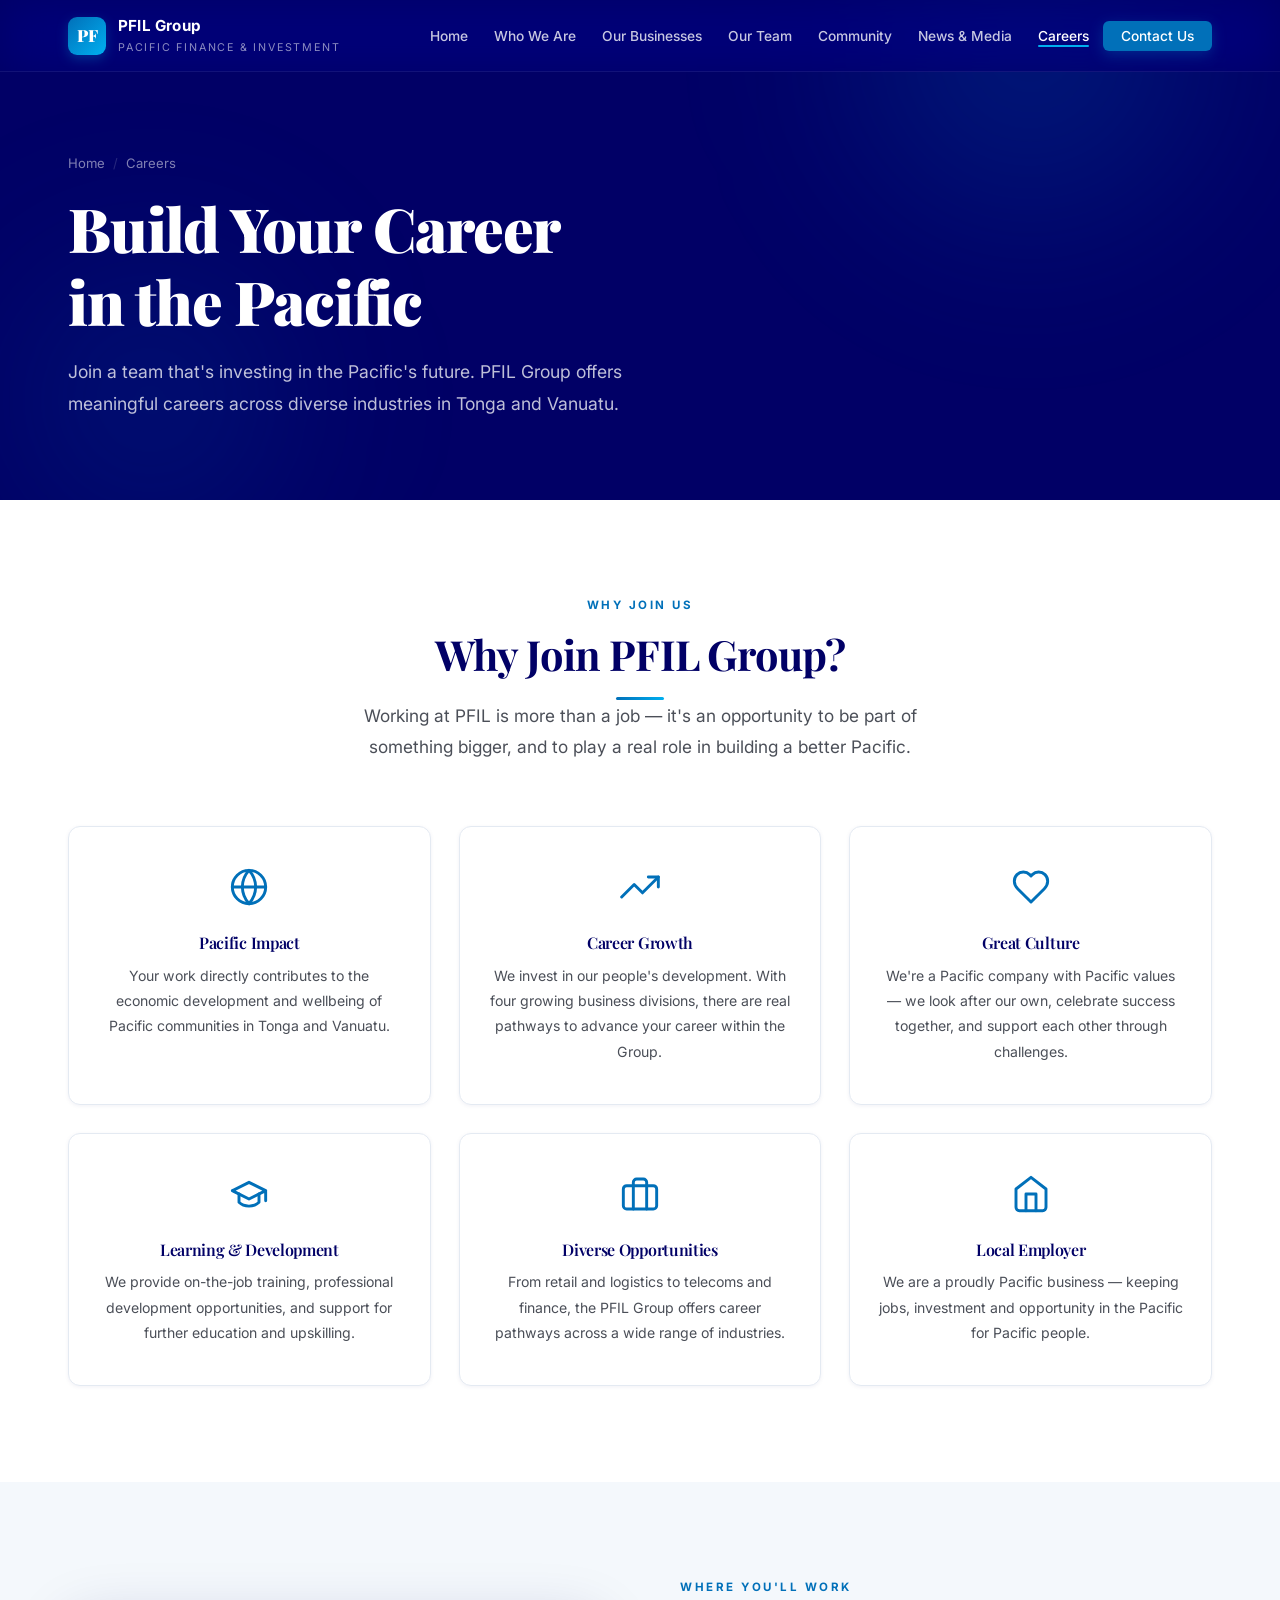
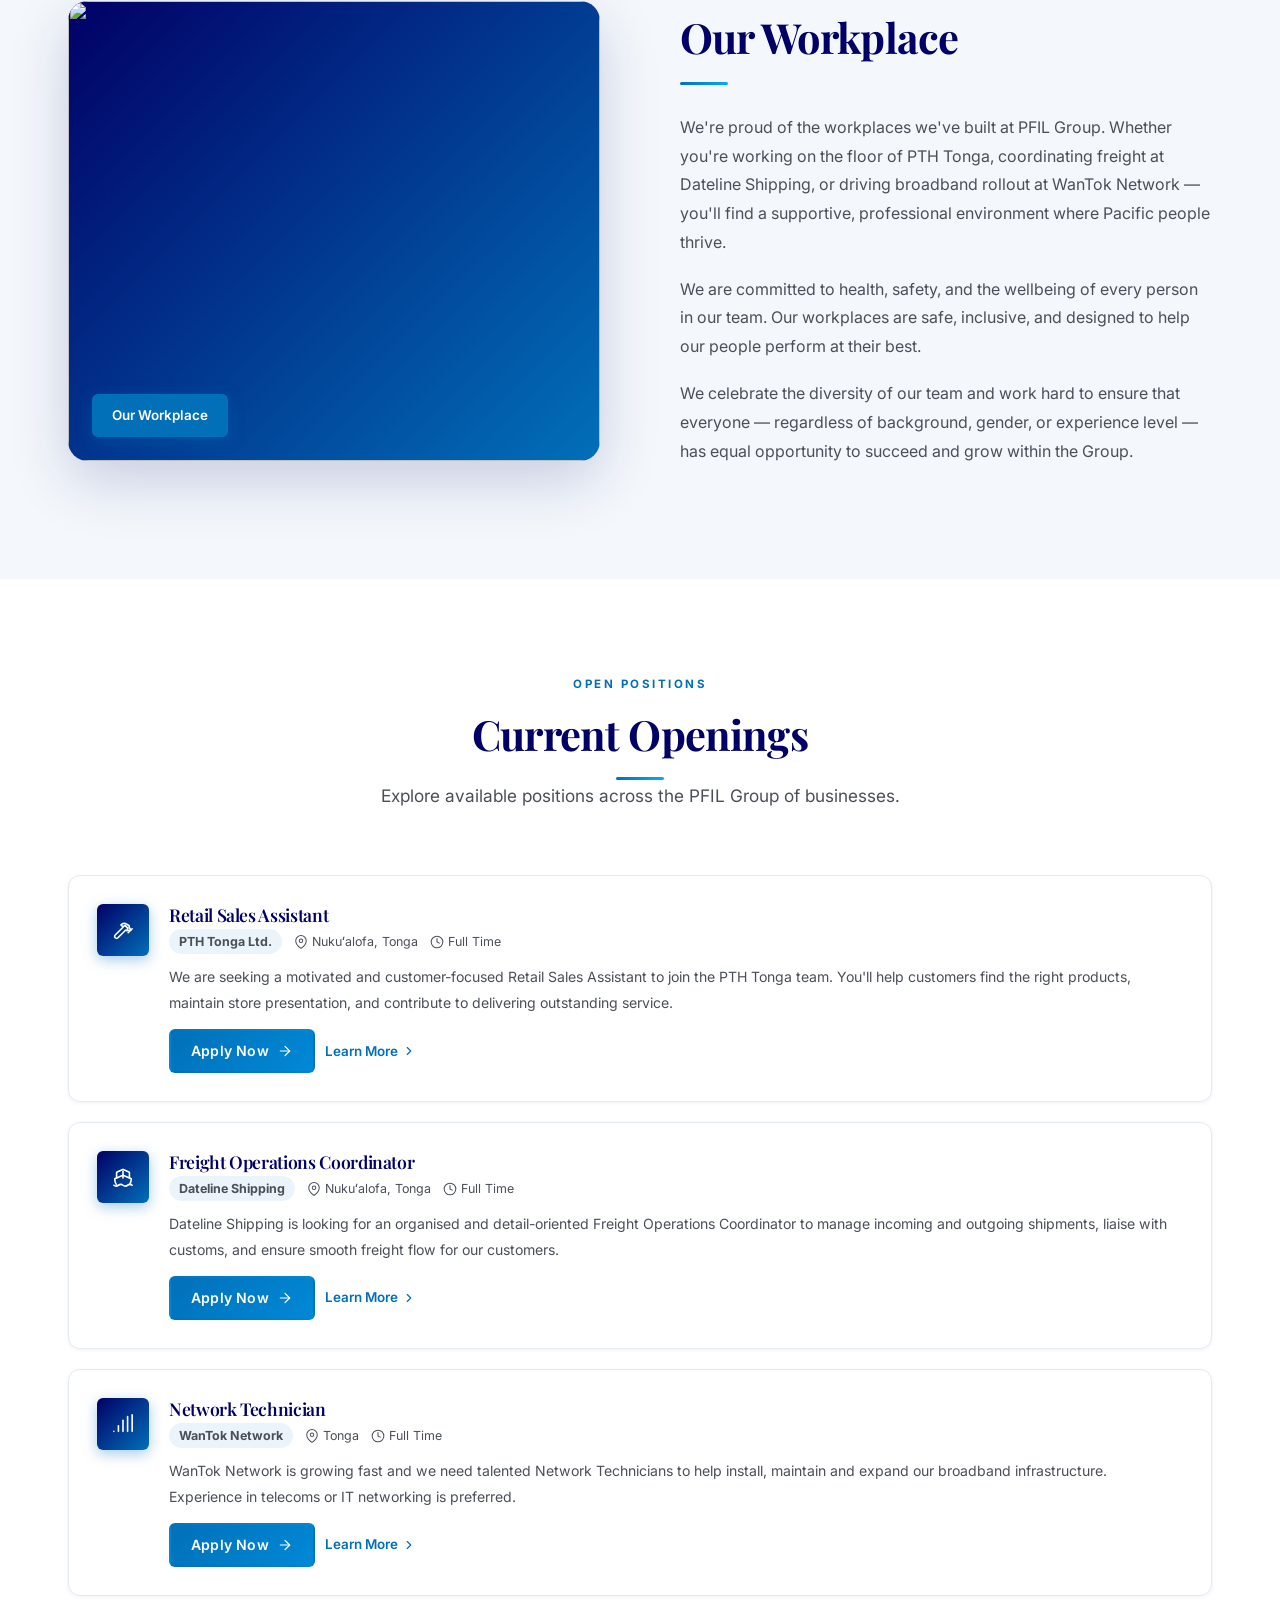
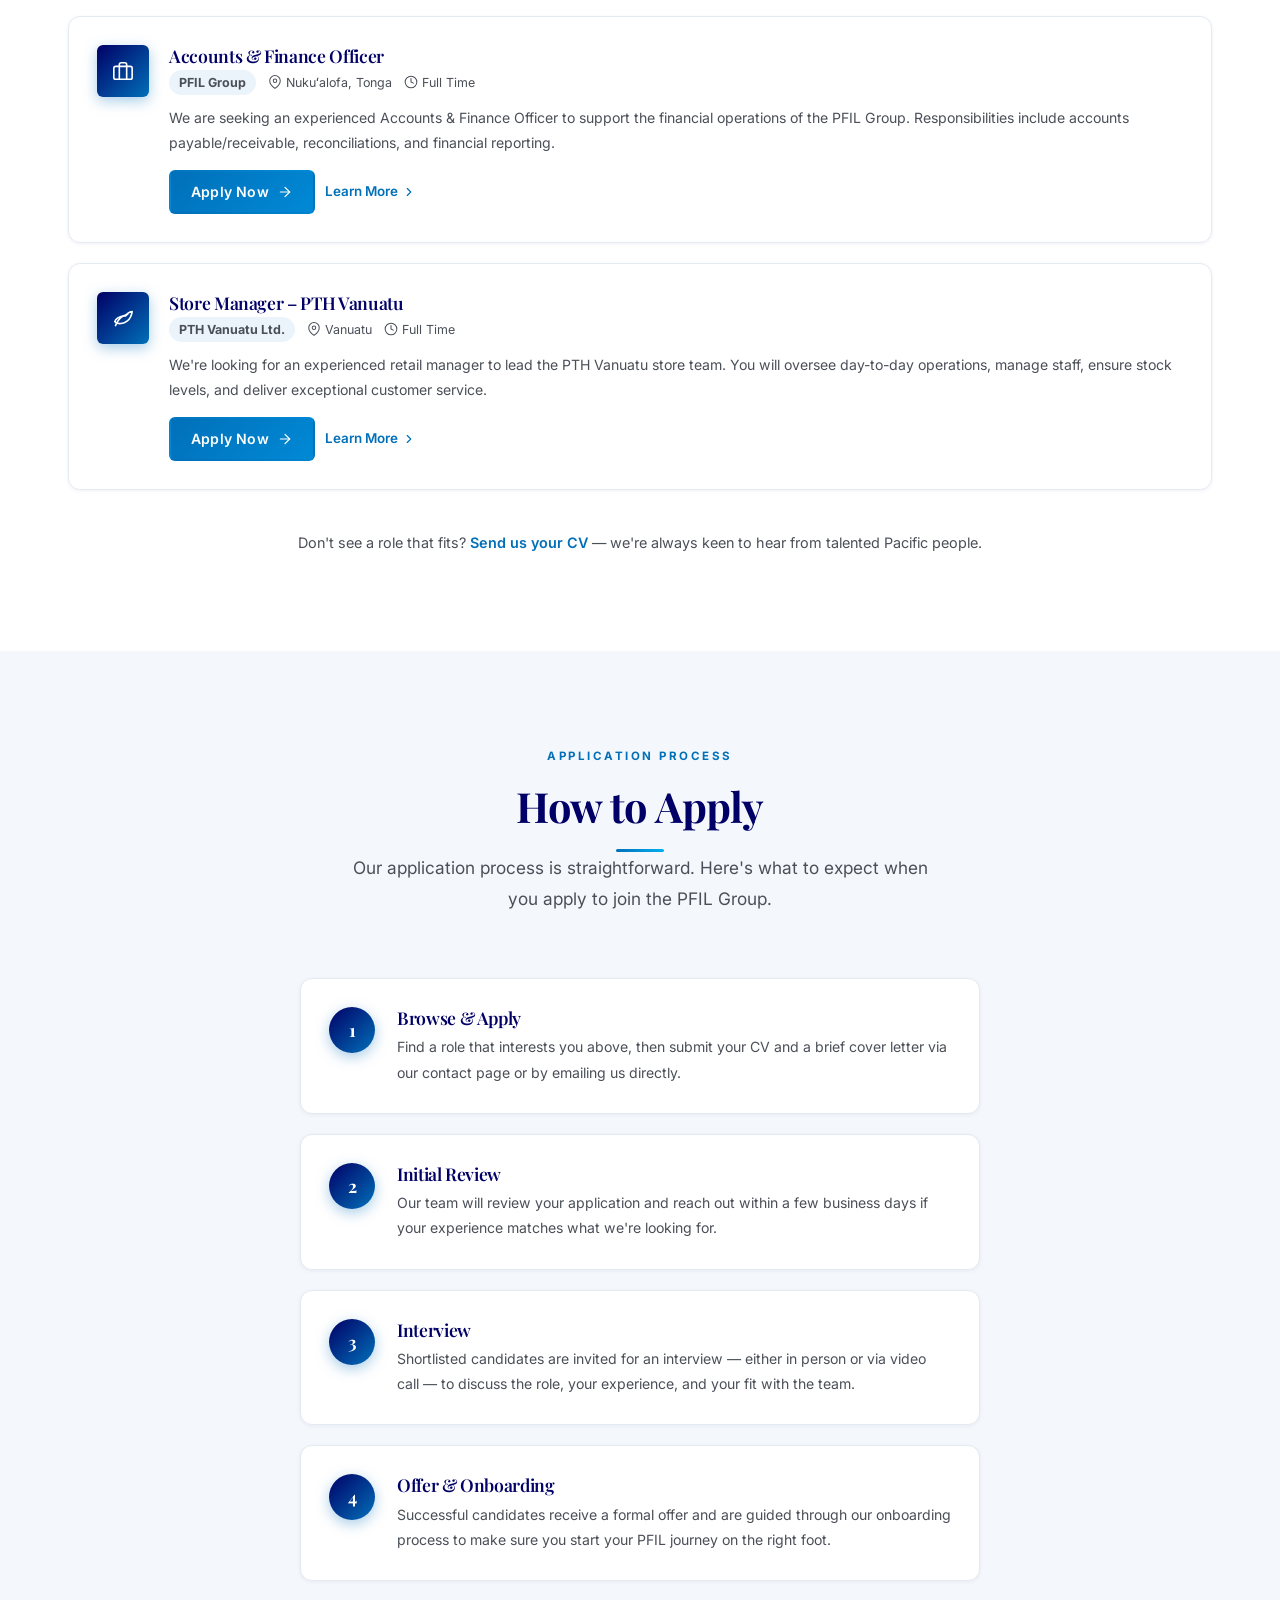
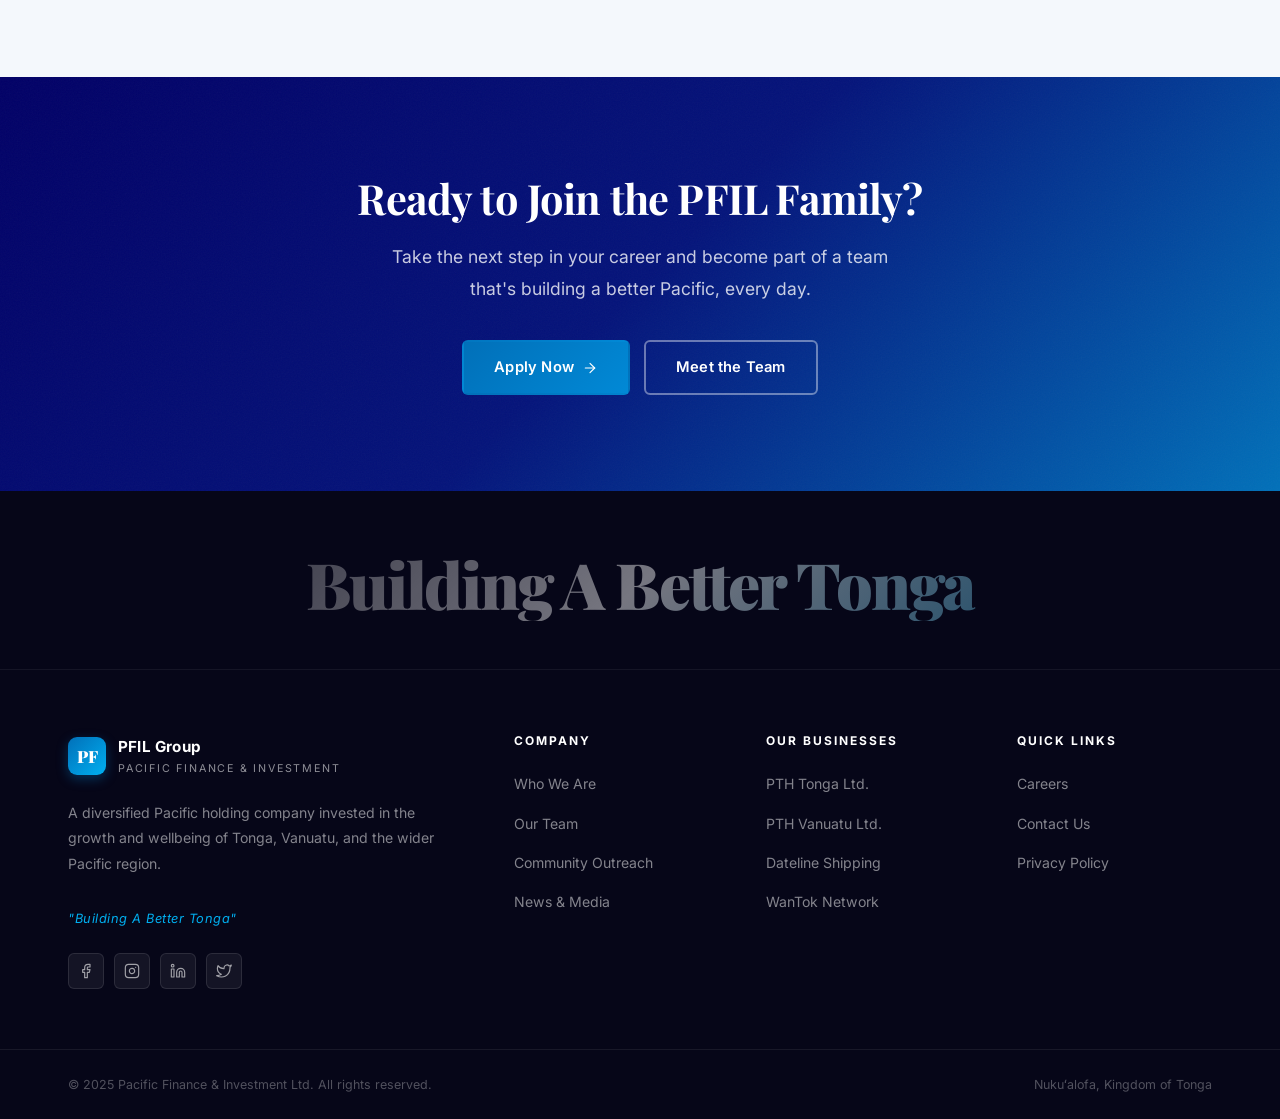
==== careers.html @ f8016c7a "Initial release: full premium PFIL Group website Complete redesign with Google Fonts, custom SVG ico" ====
<!DOCTYPE html>
<html lang="en">
<head>
  <meta charset="UTF-8">
  <meta name="viewport" content="width=device-width, initial-scale=1.0">
  <meta name="description" content="Build your career in the Pacific with PFIL Group. Explore job opportunities across PTH Tonga, Dateline Shipping, WanTok Network and more.">
  <title>Careers – Pacific Finance & Investment Ltd.</title>
  <link rel="preconnect" href="https://fonts.googleapis.com">
  <link rel="preconnect" href="https://fonts.gstatic.com" crossorigin>
  <link href="https://fonts.googleapis.com/css2?family=Playfair+Display:wght@400;700;900&family=Inter:wght@300;400;500;600;700&display=swap" rel="stylesheet">
  <link rel="stylesheet" href="css/style.css">
</head>
<body>
  <div class="preloader"><div class="preloader-logo"><div class="preloader-mark">PF</div><div class="preloader-text"><strong>PFIL Group</strong><span>Pacific Finance & Investment</span></div></div><div class="preloader-track"><div class="preloader-fill"></div></div></div>
  <div class="cursor"></div><div class="cursor-ring"></div>

  <nav class="navbar" id="navbar">
    <div class="container nav-inner">
      <a href="index.html" class="nav-logo"><div class="nav-logo-mark">PF</div><div class="nav-logo-text"><strong>PFIL Group</strong><span>Pacific Finance & Investment</span></div></a>
      <ul class="nav-menu" id="navMenu">
        <li><a href="index.html">Home</a></li><li><a href="who-we-are.html">Who We Are</a></li><li><a href="our-businesses.html">Our Businesses</a></li><li><a href="our-team.html">Our Team</a></li>
        <li><a href="community-outreach.html">Community</a></li><li><a href="news-media.html">News & Media</a></li>
        <li><a href="careers.html" class="active">Careers</a></li>
        <li><a href="contact.html" class="nav-cta">Contact Us</a></li>
      </ul>
      <button class="nav-toggle" id="navToggle" aria-label="Toggle navigation" aria-expanded="false"><span class="icon" data-icon="menu"></span></button>
    </div>
  </nav>

  <section class="page-hero">
    <div class="page-hero-blobs"><div class="page-hero-blob-1"></div><div class="page-hero-blob-2"></div></div>
    <div class="container">
      <div class="breadcrumb"><a href="index.html">Home</a><span class="breadcrumb-sep">/</span><span>Careers</span></div>
      <h1>Build Your Career<br>in the Pacific</h1>
      <p>Join a team that's investing in the Pacific's future. PFIL Group offers meaningful careers across diverse industries in Tonga and Vanuatu.</p>
    </div>
  </section>

  <section class="section">
    <div class="container">
      <div class="section-header" data-reveal>
        <span class="eyebrow">Why Join Us</span>
        <h2>Why Join PFIL Group?</h2>
        <div class="divider"></div>
        <p>Working at PFIL is more than a job — it's an opportunity to be part of something bigger, and to play a real role in building a better Pacific.</p>
      </div>
      <div class="grid-3">
        <div class="perk-card" data-reveal data-delay="1"><div class="perk-icon"><span class="icon" data-icon="globe"></span></div><h4>Pacific Impact</h4><p>Your work directly contributes to the economic development and wellbeing of Pacific communities in Tonga and Vanuatu.</p></div>
        <div class="perk-card" data-reveal data-delay="2"><div class="perk-icon"><span class="icon" data-icon="trending"></span></div><h4>Career Growth</h4><p>We invest in our people's development. With four growing business divisions, there are real pathways to advance your career within the Group.</p></div>
        <div class="perk-card" data-reveal data-delay="3"><div class="perk-icon"><span class="icon" data-icon="handshake"></span></div><h4>Great Culture</h4><p>We're a Pacific company with Pacific values — we look after our own, celebrate success together, and support each other through challenges.</p></div>
        <div class="perk-card" data-reveal data-delay="4"><div class="perk-icon"><span class="icon" data-icon="graduation"></span></div><h4>Learning &amp; Development</h4><p>We provide on-the-job training, professional development opportunities, and support for further education and upskilling.</p></div>
        <div class="perk-card" data-reveal data-delay="5"><div class="perk-icon"><span class="icon" data-icon="briefcase"></span></div><h4>Diverse Opportunities</h4><p>From retail and logistics to telecoms and finance, the PFIL Group offers career pathways across a wide range of industries.</p></div>
        <div class="perk-card" data-reveal data-delay="6"><div class="perk-icon"><span class="icon" data-icon="home"></span></div><h4>Local Employer</h4><p>We are a proudly Pacific business — keeping jobs, investment and opportunity in the Pacific for Pacific people.</p></div>
      </div>
    </div>
  </section>

  <section class="section bg-light">
    <div class="container">
      <div class="split">
        <div class="split-img" data-reveal="left">
          <img src="https://pfilgroup.to/wp-content/uploads/2021/03/Pacific-Timber-Hardware.jpg" alt="Working at PTH Tonga" onerror="this.style.background='linear-gradient(135deg,#010066,#0170b9)';this.style.height='460px';this.alt='';">
          <div class="split-img-badge">Our Workplace</div>
        </div>
        <div class="split-text" data-reveal="right">
          <span class="eyebrow">Where You'll Work</span>
          <h2>Our Workplace</h2>
          <div class="divider-left"></div>
          <p>We're proud of the workplaces we've built at PFIL Group. Whether you're working on the floor of PTH Tonga, coordinating freight at Dateline Shipping, or driving broadband rollout at WanTok Network — you'll find a supportive, professional environment where Pacific people thrive.</p>
          <p>We are committed to health, safety, and the wellbeing of every person in our team. Our workplaces are safe, inclusive, and designed to help our people perform at their best.</p>
          <p>We celebrate the diversity of our team and work hard to ensure that everyone — regardless of background, gender, or experience level — has equal opportunity to succeed and grow within the Group.</p>
        </div>
      </div>
    </div>
  </section>

  <section class="section">
    <div class="container">
      <div class="section-header" data-reveal>
        <span class="eyebrow">Open Positions</span>
        <h2>Current Openings</h2>
        <div class="divider"></div>
        <p>Explore available positions across the PFIL Group of businesses.</p>
      </div>

      <div class="jobs-list">
        <div class="job-card" data-reveal data-delay="1">
          <div class="job-icon"><span class="icon" data-icon="hammer"></span></div>
          <div class="job-info">
            <h4>Retail Sales Assistant</h4>
            <div class="job-meta">
              <span class="job-division">PTH Tonga Ltd.</span>
              <span><span class="icon" style="width:14px;height:14px;" data-icon="map-pin"></span> Nukuʻalofa, Tonga</span>
              <span><span class="icon" style="width:14px;height:14px;" data-icon="clock"></span> Full Time</span>
            </div>
            <p>We are seeking a motivated and customer-focused Retail Sales Assistant to join the PTH Tonga team. You'll help customers find the right products, maintain store presentation, and contribute to delivering outstanding service.</p>
            <div class="job-actions">
              <a href="contact.html" class="btn btn-primary" style="padding:8px 20px;font-size:0.88rem;">Apply Now <span class="icon" data-icon="arrow-right"></span></a>
              <a href="contact.html" class="apply-link">Learn More <span class="icon" data-icon="chevron-right"></span></a>
            </div>
          </div>
        </div>

        <div class="job-card" data-reveal data-delay="2">
          <div class="job-icon"><span class="icon" data-icon="ship"></span></div>
          <div class="job-info">
            <h4>Freight Operations Coordinator</h4>
            <div class="job-meta">
              <span class="job-division">Dateline Shipping</span>
              <span><span class="icon" style="width:14px;height:14px;" data-icon="map-pin"></span> Nukuʻalofa, Tonga</span>
              <span><span class="icon" style="width:14px;height:14px;" data-icon="clock"></span> Full Time</span>
            </div>
            <p>Dateline Shipping is looking for an organised and detail-oriented Freight Operations Coordinator to manage incoming and outgoing shipments, liaise with customs, and ensure smooth freight flow for our customers.</p>
            <div class="job-actions">
              <a href="contact.html" class="btn btn-primary" style="padding:8px 20px;font-size:0.88rem;">Apply Now <span class="icon" data-icon="arrow-right"></span></a>
              <a href="contact.html" class="apply-link">Learn More <span class="icon" data-icon="chevron-right"></span></a>
            </div>
          </div>
        </div>

        <div class="job-card" data-reveal data-delay="3">
          <div class="job-icon"><span class="icon" data-icon="signal"></span></div>
          <div class="job-info">
            <h4>Network Technician</h4>
            <div class="job-meta">
              <span class="job-division">WanTok Network</span>
              <span><span class="icon" style="width:14px;height:14px;" data-icon="map-pin"></span> Tonga</span>
              <span><span class="icon" style="width:14px;height:14px;" data-icon="clock"></span> Full Time</span>
            </div>
            <p>WanTok Network is growing fast and we need talented Network Technicians to help install, maintain and expand our broadband infrastructure. Experience in telecoms or IT networking is preferred.</p>
            <div class="job-actions">
              <a href="contact.html" class="btn btn-primary" style="padding:8px 20px;font-size:0.88rem;">Apply Now <span class="icon" data-icon="arrow-right"></span></a>
              <a href="contact.html" class="apply-link">Learn More <span class="icon" data-icon="chevron-right"></span></a>
            </div>
          </div>
        </div>

        <div class="job-card" data-reveal data-delay="4">
          <div class="job-icon"><span class="icon" data-icon="briefcase"></span></div>
          <div class="job-info">
            <h4>Accounts &amp; Finance Officer</h4>
            <div class="job-meta">
              <span class="job-division">PFIL Group</span>
              <span><span class="icon" style="width:14px;height:14px;" data-icon="map-pin"></span> Nukuʻalofa, Tonga</span>
              <span><span class="icon" style="width:14px;height:14px;" data-icon="clock"></span> Full Time</span>
            </div>
            <p>We are seeking an experienced Accounts &amp; Finance Officer to support the financial operations of the PFIL Group. Responsibilities include accounts payable/receivable, reconciliations, and financial reporting.</p>
            <div class="job-actions">
              <a href="contact.html" class="btn btn-primary" style="padding:8px 20px;font-size:0.88rem;">Apply Now <span class="icon" data-icon="arrow-right"></span></a>
              <a href="contact.html" class="apply-link">Learn More <span class="icon" data-icon="chevron-right"></span></a>
            </div>
          </div>
        </div>

        <div class="job-card" data-reveal data-delay="5">
          <div class="job-icon"><span class="icon" data-icon="leaf"></span></div>
          <div class="job-info">
            <h4>Store Manager – PTH Vanuatu</h4>
            <div class="job-meta">
              <span class="job-division">PTH Vanuatu Ltd.</span>
              <span><span class="icon" style="width:14px;height:14px;" data-icon="map-pin"></span> Vanuatu</span>
              <span><span class="icon" style="width:14px;height:14px;" data-icon="clock"></span> Full Time</span>
            </div>
            <p>We're looking for an experienced retail manager to lead the PTH Vanuatu store team. You will oversee day-to-day operations, manage staff, ensure stock levels, and deliver exceptional customer service.</p>
            <div class="job-actions">
              <a href="contact.html" class="btn btn-primary" style="padding:8px 20px;font-size:0.88rem;">Apply Now <span class="icon" data-icon="arrow-right"></span></a>
              <a href="contact.html" class="apply-link">Learn More <span class="icon" data-icon="chevron-right"></span></a>
            </div>
          </div>
        </div>
      </div>

      <p style="text-align:center;margin-top:40px;color:var(--text-mid);font-size:0.9rem;" data-reveal>
        Don't see a role that fits? <a href="contact.html" style="font-weight:600;color:var(--primary);">Send us your CV</a> — we're always keen to hear from talented Pacific people.
      </p>
    </div>
  </section>

  <section class="section bg-light">
    <div class="container">
      <div class="section-header" data-reveal>
        <span class="eyebrow">Application Process</span>
        <h2>How to Apply</h2>
        <div class="divider"></div>
        <p>Our application process is straightforward. Here's what to expect when you apply to join the PFIL Group.</p>
      </div>
      <div style="max-width:680px;margin:0 auto;display:flex;flex-direction:column;gap:20px;">
        <div class="process-step" data-reveal data-delay="1">
          <div class="process-num">1</div>
          <div class="process-text">
            <h4>Browse &amp; Apply</h4>
            <p>Find a role that interests you above, then submit your CV and a brief cover letter via our contact page or by emailing us directly.</p>
          </div>
        </div>
        <div class="process-step" data-reveal data-delay="2">
          <div class="process-num">2</div>
          <div class="process-text">
            <h4>Initial Review</h4>
            <p>Our team will review your application and reach out within a few business days if your experience matches what we're looking for.</p>
          </div>
        </div>
        <div class="process-step" data-reveal data-delay="3">
          <div class="process-num">3</div>
          <div class="process-text">
            <h4>Interview</h4>
            <p>Shortlisted candidates are invited for an interview — either in person or via video call — to discuss the role, your experience, and your fit with the team.</p>
          </div>
        </div>
        <div class="process-step" data-reveal data-delay="4">
          <div class="process-num">4</div>
          <div class="process-text">
            <h4>Offer &amp; Onboarding</h4>
            <p>Successful candidates receive a formal offer and are guided through our onboarding process to make sure you start your PFIL journey on the right foot.</p>
          </div>
        </div>
      </div>
    </div>
  </section>

  <section class="cta-section">
    <div class="container">
      <h2>Ready to Join the PFIL Family?</h2>
      <p>Take the next step in your career and become part of a team that's building a better Pacific, every day.</p>
      <div class="cta-actions">
        <a href="contact.html" class="btn btn-primary">Apply Now <span class="icon" data-icon="arrow-right"></span></a>
        <a href="our-team.html" class="btn btn-outline">Meet the Team</a>
      </div>
    </div>
  </section>

  <footer class="footer">
    <div class="footer-brand-bar"><div class="container"><span class="footer-brand-statement">Building A Better Tonga</span></div></div>
    <div class="footer-main"><div class="container"><div class="footer-grid">
      <div class="footer-brand"><a href="index.html" class="nav-logo"><div class="nav-logo-mark">PF</div><div class="nav-logo-text"><strong>PFIL Group</strong><span>Pacific Finance & Investment</span></div></a><p>A diversified Pacific holding company invested in the growth and wellbeing of Tonga, Vanuatu, and the wider Pacific region.</p><span class="footer-tagline">"Building A Better Tonga"</span><div class="footer-social"><a href="#" class="social-btn" aria-label="Facebook"><span class="icon" data-icon="facebook"></span></a><a href="#" class="social-btn" aria-label="Instagram"><span class="icon" data-icon="instagram"></span></a><a href="#" class="social-btn" aria-label="LinkedIn"><span class="icon" data-icon="linkedin"></span></a><a href="#" class="social-btn" aria-label="Twitter"><span class="icon" data-icon="twitter"></span></a></div></div>
      <div><h5>Company</h5><ul class="footer-links"><li><a href="who-we-are.html">Who We Are</a></li><li><a href="our-team.html">Our Team</a></li><li><a href="community-outreach.html">Community Outreach</a></li><li><a href="news-media.html">News &amp; Media</a></li></ul></div>
      <div><h5>Our Businesses</h5><ul class="footer-links"><li><a href="our-businesses.html#pth-tonga">PTH Tonga Ltd.</a></li><li><a href="our-businesses.html#pth-vanuatu">PTH Vanuatu Ltd.</a></li><li><a href="our-businesses.html#dateline-shipping">Dateline Shipping</a></li><li><a href="our-businesses.html#wantok">WanTok Network</a></li></ul></div>
      <div><h5>Quick Links</h5><ul class="footer-links"><li><a href="careers.html">Careers</a></li><li><a href="contact.html">Contact Us</a></li><li><a href="privacy-policy.html">Privacy Policy</a></li></ul></div>
    </div></div></div>
    <div class="footer-bottom"><div class="container" style="display:flex;justify-content:space-between;align-items:center;flex-wrap:wrap;gap:8px;width:100%;"><span>© 2025 Pacific Finance &amp; Investment Ltd. All rights reserved.</span><span>Nukuʻalofa, Kingdom of Tonga</span></div></div>
  </footer>
  <button class="back-to-top" aria-label="Back to top"><span class="icon" data-icon="arrow-up"></span></button>
  <script src="js/icons.js"></script><script src="js/main.js"></script>
</body>
</html>
---- css/style.css ----
/* ============================================
   PFIL GROUP — Premium Design System
   ============================================ */

@import url('https://fonts.googleapis.com/css2?family=Playfair+Display:wght@400;700;900&family=Inter:wght@300;400;500;600;700&display=swap');

:root {
  --primary:        #0170b9;
  --primary-dark:   #010066;
  --primary-light:  #00aff0;
  --primary-glow:   rgba(1,112,185,0.35);
  --text-dark:      #0d0d1a;
  --text-mid:       #4b4f58;
  --text-light:     #8892a4;
  --bg-white:       #ffffff;
  --bg-light:       #f4f8fc;
  --border:         #e4eaf2;
  --shadow-xs:      0 1px 4px rgba(1,0,102,0.06);
  --shadow-sm:      0 2px 12px rgba(1,0,102,0.08);
  --shadow:         0 8px 32px rgba(1,0,102,0.12);
  --shadow-lg:      0 20px 60px rgba(1,0,102,0.18);
  --radius-sm:      6px;
  --radius:         12px;
  --radius-lg:      20px;
  --nav-height:     72px;
  --transition:     all 0.35s cubic-bezier(0.4,0,0.2,1);
  --transition-fast:all 0.2s cubic-bezier(0.4,0,0.2,1);
  --max-width:      1200px;
  --font-display:   'Playfair Display', Georgia, serif;
  --font-body:      'Inter', 'Helvetica Neue', Arial, sans-serif;
}

*, *::before, *::after { box-sizing: border-box; margin: 0; padding: 0; }
html { scroll-behavior: smooth; font-size: 16px; }

body {
  font-family: var(--font-body);
  color: var(--text-dark);
  background: var(--bg-white);
  line-height: 1.7;
  -webkit-font-smoothing: antialiased;
  -moz-osx-font-smoothing: grayscale;
  animation: pageEnter 0.5s cubic-bezier(0.4,0,0.2,1) both;
}
body.page-exit { animation: pageExit 0.35s cubic-bezier(0.4,0,0.2,1) forwards; }

@keyframes pageEnter { from{opacity:0;transform:translateY(12px)} to{opacity:1;transform:translateY(0)} }
@keyframes pageExit  { from{opacity:1;transform:translateY(0)} to{opacity:0;transform:translateY(-8px)} }

img { max-width:100%; height:auto; display:block; }
a { color:var(--primary); text-decoration:none; transition:var(--transition-fast); }
a:hover { color:var(--primary-dark); }
ul { list-style:none; }

h1,h2,h3,h4,h5 { font-family:var(--font-display); color:var(--primary-dark); line-height:1.2; letter-spacing:-0.02em; }
h1 { font-size:clamp(2.2rem,5.5vw,3.8rem); font-weight:900; }
h2 { font-size:clamp(1.7rem,3.5vw,2.6rem); font-weight:700; }
h3 { font-size:clamp(1.2rem,2.5vw,1.75rem); font-weight:700; }
h4 { font-size:1.1rem; font-weight:600; }
p  { margin-bottom:1rem; color:var(--text-mid); font-size:1rem; line-height:1.8; }
p:last-child { margin-bottom:0; }

/* SCROLLBAR */
::-webkit-scrollbar { width:5px; }
::-webkit-scrollbar-track { background:var(--bg-light); }
::-webkit-scrollbar-thumb { background:var(--primary); border-radius:3px; }
::-webkit-scrollbar-thumb:hover { background:var(--primary-dark); }

/* PRELOADER */
.preloader {
  position:fixed; inset:0; z-index:10000;
  background:var(--primary-dark);
  display:flex; align-items:center; justify-content:center; flex-direction:column; gap:28px;
  transition:opacity 0.6s ease, visibility 0.6s ease;
}
.preloader.done { opacity:0; visibility:hidden; pointer-events:none; }
.preloader-logo { display:flex; align-items:center; gap:14px; animation:preloaderPulse 1.5s ease-in-out infinite alternate; }
.preloader-mark {
  width:52px; height:52px;
  background:linear-gradient(135deg,var(--primary),var(--primary-light));
  border-radius:14px; display:flex; align-items:center; justify-content:center;
  font-family:var(--font-display); font-weight:900; font-size:1.3rem; color:#fff;
}
.preloader-text strong { display:block; color:#fff; font-family:var(--font-display); font-size:1.2rem; font-weight:700; }
.preloader-text span   { color:rgba(255,255,255,0.5); font-size:0.72rem; letter-spacing:2px; text-transform:uppercase; }
.preloader-track { width:180px; height:2px; background:rgba(255,255,255,0.12); border-radius:2px; overflow:hidden; }
.preloader-fill  { height:100%; background:linear-gradient(90deg,var(--primary),var(--primary-light)); border-radius:2px; animation:preloaderFill 1.4s cubic-bezier(0.4,0,0.2,1) forwards; }
@keyframes preloaderFill  { from{width:0} to{width:100%} }
@keyframes preloaderPulse { from{opacity:.7} to{opacity:1} }

/* CUSTOM CURSOR */
@media (hover:hover) and (pointer:fine) {
  body, a, button, [role="button"], .btn, label, select { cursor:none; }
  .cursor {
    width:8px; height:8px; background:var(--primary); border-radius:50%;
    position:fixed; pointer-events:none; z-index:9999; transform:translate(-50%,-50%);
    transition:width .2s, height .2s, background .2s; will-change:transform;
  }
  .cursor.hover { width:12px; height:12px; background:var(--primary-light); }
  .cursor-ring {
    width:36px; height:36px; border:1.5px solid rgba(1,112,185,0.5); border-radius:50%;
    position:fixed; pointer-events:none; z-index:9998; transform:translate(-50%,-50%);
    transition:width .3s, height .3s, border-color .3s; will-change:transform;
  }
  .cursor-ring.hover { width:52px; height:52px; border-color:var(--primary); }
  .cursor-ring.click { width:28px; height:28px; border-color:var(--primary-light); }
}

/* BACK TO TOP */
.back-to-top {
  position:fixed; bottom:32px; right:32px; z-index:200;
  width:46px; height:46px; background:var(--primary); color:#fff;
  border:none; border-radius:50%; display:flex; align-items:center; justify-content:center;
  cursor:pointer; box-shadow:0 4px 20px var(--primary-glow);
  opacity:0; transform:translateY(16px); transition:var(--transition);
}
.back-to-top .icon { width:18px; height:18px; }
.back-to-top.visible { opacity:1; transform:translateY(0); }
.back-to-top:hover { background:var(--primary-dark); transform:translateY(-4px); box-shadow:0 8px 28px var(--primary-glow); }

/* ICONS */
.icon { display:inline-flex; align-items:center; justify-content:center; width:1em; height:1em; flex-shrink:0; }
.icon svg { width:100%; height:100%; display:block; }

/* LAYOUT */
.container { max-width:var(--max-width); margin:0 auto; padding:0 28px; }
.section    { padding:96px 0; }
.section-sm { padding:56px 0; }
.section-lg { padding:128px 0; }
.section-header { text-align:center; margin-bottom:64px; }
.section-header h2 { margin-bottom:18px; }
.section-header p  { max-width:600px; margin:0 auto; font-size:1.08rem; }
.eyebrow { display:inline-block; font-size:0.72rem; font-weight:700; letter-spacing:2.5px; text-transform:uppercase; color:var(--primary); margin-bottom:14px; display:block; }
.divider { width:48px; height:3px; background:linear-gradient(90deg,var(--primary),var(--primary-light)); border-radius:2px; margin:18px auto 0; }
.divider-left { width:48px; height:3px; background:linear-gradient(90deg,var(--primary),var(--primary-light)); border-radius:2px; margin:18px 0 28px; }
.bg-light { background:var(--bg-light); }
.grid-2 { display:grid; grid-template-columns:repeat(2,1fr); gap:32px; }
.grid-3 { display:grid; grid-template-columns:repeat(3,1fr); gap:28px; }
.grid-4 { display:grid; grid-template-columns:repeat(4,1fr); gap:24px; }

/* BUTTONS */
.btn {
  display:inline-flex; align-items:center; gap:8px;
  padding:13px 30px; border-radius:var(--radius-sm);
  font-family:var(--font-body); font-size:0.92rem; font-weight:600; letter-spacing:0.2px;
  cursor:pointer; border:2px solid transparent; transition:var(--transition);
  position:relative; overflow:hidden; white-space:nowrap;
}
.btn::after {
  content:''; position:absolute; top:0; left:-100%; width:60%; height:100%;
  background:linear-gradient(90deg,transparent,rgba(255,255,255,0.18),transparent);
  transform:skewX(-20deg);
}
.btn:hover::after { animation:btnShimmer 0.55s ease forwards; }
@keyframes btnShimmer { 0%{left:-100%} 100%{left:160%} }
.btn .icon { width:16px; height:16px; transition:transform .25s ease; }
.btn:hover .icon { transform:translateX(3px); }

.btn-primary {
  background:linear-gradient(135deg,var(--primary) 0%,#0189d6 100%);
  color:#fff; border-color:transparent;
}
.btn-primary:hover {
  background:linear-gradient(135deg,var(--primary-dark) 0%,var(--primary) 100%);
  color:#fff; transform:translateY(-2px); box-shadow:0 8px 24px var(--primary-glow);
}
.btn-outline { background:transparent; color:#fff; border-color:rgba(255,255,255,0.4); }
.btn-outline:hover { background:#fff; color:var(--primary-dark); border-color:#fff; }
.btn-outline-blue { background:transparent; color:var(--primary); border-color:var(--primary); }
.btn-outline-blue:hover { background:var(--primary); color:#fff; transform:translateY(-2px); box-shadow:0 6px 20px var(--primary-glow); }
.btn-ghost { background:rgba(255,255,255,0.08); color:#fff; border-color:rgba(255,255,255,0.15); backdrop-filter:blur(10px); }
.btn-ghost:hover { background:rgba(255,255,255,0.16); color:#fff; }

/* NAVBAR */
.navbar {
  position:fixed; top:0; left:0; right:0; z-index:1000; height:var(--nav-height);
  background:rgba(1,0,102,0.75);
  backdrop-filter:blur(24px) saturate(180%);
  -webkit-backdrop-filter:blur(24px) saturate(180%);
  border-bottom:1px solid rgba(255,255,255,0.07);
  transition:var(--transition);
}
.navbar.scrolled { background:rgba(1,0,102,0.97); box-shadow:0 2px 32px rgba(1,0,102,0.3); }
.nav-inner { display:flex; align-items:center; justify-content:space-between; height:100%; }
.nav-logo { display:flex; align-items:center; gap:12px; text-decoration:none; }
.nav-logo-mark {
  width:38px; height:38px;
  background:linear-gradient(135deg,var(--primary),var(--primary-light));
  border-radius:9px; display:flex; align-items:center; justify-content:center;
  font-family:var(--font-display); font-weight:900; font-size:1.05rem; color:#fff; flex-shrink:0;
  box-shadow:0 4px 12px rgba(1,112,185,0.4);
}
.nav-logo-text strong { display:block; color:#fff; font-size:0.95rem; font-weight:700; letter-spacing:0.2px; }
.nav-logo-text span   { display:block; color:rgba(255,255,255,0.55); font-size:0.67rem; letter-spacing:1.8px; text-transform:uppercase; }
.nav-menu { display:flex; align-items:center; gap:2px; }
.nav-menu a {
  color:rgba(255,255,255,0.78); font-size:0.86rem; font-weight:500;
  padding:7px 12px; border-radius:var(--radius-sm); white-space:nowrap; position:relative;
}
.nav-menu a::after {
  content:''; position:absolute; bottom:4px; left:12px; right:12px; height:1.5px;
  background:var(--primary-light); border-radius:1px;
  transform:scaleX(0); transform-origin:left; transition:transform .25s ease;
}
.nav-menu a:hover, .nav-menu a.active { color:#fff; }
.nav-menu a:hover::after, .nav-menu a.active::after { transform:scaleX(1); }
.nav-cta {
  background:var(--primary) !important; color:#fff !important;
  padding:7px 18px !important; border-radius:var(--radius-sm) !important;
  box-shadow:0 4px 14px var(--primary-glow);
}
.nav-cta:hover { background:var(--primary-light) !important; box-shadow:0 6px 20px rgba(0,175,240,0.4) !important; }
.nav-cta::after { display:none !important; }
.nav-toggle {
  display:none; background:none; border:none; cursor:pointer;
  padding:4px; color:#fff; width:36px; height:36px;
  align-items:center; justify-content:center;
}
.nav-toggle .icon { width:22px; height:22px; transition:var(--transition-fast); }

/* HERO */
.hero {
  position:relative; min-height:100vh;
  display:flex; align-items:center;
  padding-top:var(--nav-height); overflow:hidden;
  background:var(--primary-dark);
}
.hero-blobs { position:absolute; inset:0; z-index:0; overflow:hidden; }
.hero-blob { position:absolute; border-radius:50%; filter:blur(90px); will-change:transform; }
.hero-blob-1 {
  width:700px; height:700px;
  background:radial-gradient(circle,rgba(0,175,240,0.22) 0%,transparent 70%);
  top:-200px; left:-150px; animation:blob1 18s ease-in-out infinite alternate;
}
.hero-blob-2 {
  width:600px; height:600px;
  background:radial-gradient(circle,rgba(1,112,185,0.28) 0%,transparent 70%);
  bottom:-100px; right:-100px; animation:blob2 14s ease-in-out infinite alternate;
}
.hero-blob-3 {
  width:400px; height:400px;
  background:radial-gradient(circle,rgba(1,137,214,0.2) 0%,transparent 70%);
  top:50%; left:55%; animation:blob3 20s ease-in-out infinite alternate;
}
@keyframes blob1 { 0%{transform:translate(0,0) scale(1)} 100%{transform:translate(60px,40px) scale(1.12)} }
@keyframes blob2 { 0%{transform:translate(0,0) scale(1)} 100%{transform:translate(-50px,-30px) scale(1.08)} }
@keyframes blob3 { 0%{transform:translate(-50%,-50%) scale(1)} 100%{transform:translate(-45%,-55%) scale(1.15)} }
.hero-noise {
  position:absolute; inset:0; z-index:1; pointer-events:none; opacity:0.04;
  background-image:url("data:image/svg+xml,%3Csvg viewBox='0 0 200 200' xmlns='http://www.w3.org/2000/svg'%3E%3Cfilter id='n'%3E%3CfeTurbulence type='fractalNoise' baseFrequency='0.75' numOctaves='4' stitchTiles='stitch'/%3E%3C/filter%3E%3Crect width='100%25' height='100%25' filter='url(%23n)'/%3E%3C/svg%3E");
  background-size:200px 200px;
}
.hero-grid-lines {
  position:absolute; inset:0; z-index:1; pointer-events:none;
  background-image:linear-gradient(rgba(255,255,255,0.025) 1px,transparent 1px),linear-gradient(90deg,rgba(255,255,255,0.025) 1px,transparent 1px);
  background-size:64px 64px;
}
.hero-content { position:relative; z-index:3; max-width:680px; }
.hero-eyebrow {
  display:inline-flex; align-items:center; gap:8px;
  background:rgba(0,175,240,0.12); border:1px solid rgba(0,175,240,0.3);
  color:var(--primary-light); font-size:0.74rem; font-weight:700; letter-spacing:2.5px; text-transform:uppercase;
  padding:6px 14px; border-radius:20px; margin-bottom:28px;
}
.hero-eyebrow .icon { width:12px; height:12px; }
.hero h1 { color:#fff; margin-bottom:26px; }
.hero h1 em { color:var(--primary-light); font-style:normal; }
.hero p  { color:rgba(255,255,255,0.75); font-size:1.12rem; line-height:1.85; margin-bottom:40px; max-width:520px; }
.hero-actions { display:flex; gap:14px; flex-wrap:wrap; }
.hero-scroll {
  position:absolute; bottom:40px; left:50%; transform:translateX(-50%); z-index:3;
  display:flex; flex-direction:column; align-items:center; gap:8px;
  color:rgba(255,255,255,0.4); font-size:0.7rem; letter-spacing:2px; text-transform:uppercase;
}
.hero-scroll-line { width:1px; height:44px; background:linear-gradient(to bottom,rgba(255,255,255,0.5),transparent); animation:scrollBounce 2.2s ease-in-out infinite; }
@keyframes scrollBounce { 0%,100%{opacity:.3;transform:scaleY(.8)} 50%{opacity:1;transform:scaleY(1)} }
.hero-wave { position:absolute; bottom:-1px; left:0; right:0; z-index:2; }

/* PAGE HERO */
.page-hero {
  position:relative;
  padding:calc(var(--nav-height) + 80px) 0 80px;
  background:var(--primary-dark); overflow:hidden;
}
.page-hero-blobs { position:absolute; inset:0; overflow:hidden; }
.page-hero-blob-1 {
  position:absolute; border-radius:50%; filter:blur(80px);
  width:500px; height:500px;
  background:radial-gradient(circle,rgba(0,175,240,0.18) 0%,transparent 70%);
  top:-200px; right:0;
}
.page-hero-blob-2 {
  position:absolute; border-radius:50%; filter:blur(80px);
  width:400px; height:400px;
  background:radial-gradient(circle,rgba(1,112,185,0.2) 0%,transparent 70%);
  bottom:-100px; left:-50px;
}
.page-hero .container { position:relative; z-index:2; }
.page-hero h1 { color:#fff; margin-bottom:18px; }
.page-hero p  { color:rgba(255,255,255,0.75); font-size:1.1rem; max-width:560px; }
.breadcrumb { display:flex; align-items:center; gap:8px; color:rgba(255,255,255,0.5); font-size:0.82rem; margin-bottom:18px; }
.breadcrumb a { color:rgba(255,255,255,0.5); }
.breadcrumb a:hover { color:#fff; }
.breadcrumb-sep { opacity:.3; }

/* MARQUEE */
.marquee-section {
  background:var(--primary-dark); border-top:1px solid rgba(255,255,255,0.07);
  border-bottom:1px solid rgba(255,255,255,0.07);
  padding:18px 0; overflow:hidden;
}
.marquee-track { display:flex; width:max-content; animation:marquee 35s linear infinite; }
.marquee-track:hover { animation-play-state:paused; }
.marquee-item {
  display:flex; align-items:center; gap:16px; padding:0 32px;
  color:rgba(255,255,255,0.4); font-size:0.74rem; font-weight:700; letter-spacing:2.5px; text-transform:uppercase; white-space:nowrap;
}
.marquee-dot { width:4px; height:4px; border-radius:50%; background:var(--primary-light); opacity:.5; flex-shrink:0; }
@keyframes marquee { 0%{transform:translateX(0)} 100%{transform:translateX(-50%)} }

/* STATS */
.stats-bar {
  background:linear-gradient(135deg,var(--primary-dark) 0%,#04137a 100%);
  padding:56px 0; position:relative; overflow:hidden;
}
.stats-bar::before {
  content:''; position:absolute; inset:0;
  background:url("data:image/svg+xml,%3Csvg viewBox='0 0 200 200' xmlns='http://www.w3.org/2000/svg'%3E%3Cfilter id='n'%3E%3CfeTurbulence type='fractalNoise' baseFrequency='0.75' numOctaves='4' stitchTiles='stitch'/%3E%3C/filter%3E%3Crect width='100%25' height='100%25' filter='url(%23n)'/%3E%3C/svg%3E") center / 200px 200px;
  opacity:.035; pointer-events:none;
}
.stats-grid { display:grid; grid-template-columns:repeat(4,1fr); gap:32px; text-align:center; position:relative; z-index:1; }
.stat-item { color:#fff; }
.stat-number {
  font-family:var(--font-display); font-weight:900;
  font-size:clamp(2.4rem,5vw,3.6rem);
  color:transparent;
  background:linear-gradient(135deg,#fff 0%,var(--primary-light) 100%);
  -webkit-background-clip:text; background-clip:text;
  display:block; line-height:1; margin-bottom:10px; letter-spacing:-0.03em;
}
.stat-label { font-size:0.82rem; opacity:.65; letter-spacing:.8px; font-weight:500; }

/* CARDS */
.card { background:var(--bg-white); border-radius:var(--radius); overflow:hidden; box-shadow:var(--shadow-sm); border:1px solid var(--border); transition:var(--transition); }
.card:hover { transform:translateY(-8px); box-shadow:var(--shadow); border-color:rgba(1,112,185,0.15); }
.card-img { width:100%; height:220px; object-fit:cover; }
.card-body { padding:32px; }
.card-body h3 { margin-bottom:10px; font-size:1.25rem; }
.card-body .btn { margin-top:22px; }
.card-icon {
  width:52px; height:52px;
  background:linear-gradient(135deg,var(--primary),var(--primary-light));
  border-radius:var(--radius-sm); display:flex; align-items:center; justify-content:center;
  margin-bottom:22px; color:#fff; box-shadow:0 6px 20px var(--primary-glow);
}
.card-icon .icon { width:24px; height:24px; }

/* BENTO GRID */
.bento-grid { display:grid; grid-template-columns:repeat(4,1fr); grid-template-rows:auto; gap:16px; }
.bento-item {
  border-radius:var(--radius-lg); overflow:hidden; position:relative;
  background:linear-gradient(135deg,var(--primary-dark) 0%,#04137a 100%);
  border:1px solid rgba(255,255,255,0.08); transition:var(--transition); cursor:pointer;
}
.bento-item:hover { transform:translateY(-6px); box-shadow:var(--shadow-lg); }
.bento-item.bento-large { grid-column:span 2; grid-row:span 2; min-height:380px; }
.bento-item.bento-tall  { grid-column:span 1; grid-row:span 2; min-height:380px; }
.bento-item.bento-wide  { grid-column:span 4; min-height:160px; }
.bento-item.bento-medium{ grid-column:span 1; min-height:180px; }
.bento-bg { position:absolute; inset:0; z-index:0; background-size:cover; background-position:center; transition:transform .5s ease; }
.bento-item:hover .bento-bg { transform:scale(1.05); }
.bento-overlay { position:absolute; inset:0; z-index:1; background:linear-gradient(180deg,transparent 0%,rgba(1,0,102,0.75) 100%); }
.bento-content { position:relative; z-index:2; padding:28px; height:100%; display:flex; flex-direction:column; justify-content:flex-end; }
.bento-content.top { justify-content:flex-start; }
.bento-icon {
  width:46px; height:46px; margin-bottom:16px;
  background:rgba(255,255,255,0.1); border-radius:var(--radius-sm);
  border:1px solid rgba(255,255,255,0.18); display:flex; align-items:center; justify-content:center;
  color:#fff; backdrop-filter:blur(8px); flex-shrink:0;
}
.bento-icon .icon { width:22px; height:22px; }
.bento-content h3 { color:#fff; font-size:1.3rem; margin-bottom:8px; }
.bento-content p  { color:rgba(255,255,255,0.68); font-size:0.88rem; line-height:1.65; margin-bottom:18px; }
.bento-tag { display:flex; flex-wrap:wrap; gap:6px; margin-bottom:18px; }
.bento-tag span {
  background:rgba(255,255,255,0.1); color:rgba(255,255,255,0.8);
  font-size:0.72rem; font-weight:600; letter-spacing:.5px;
  padding:3px 10px; border-radius:20px; border:1px solid rgba(255,255,255,0.15); backdrop-filter:blur(6px);
}
.bento-link {
  display:inline-flex; align-items:center; gap:6px;
  color:var(--primary-light); font-size:0.84rem; font-weight:600; transition:gap .2s ease;
}
.bento-link .icon { width:14px; height:14px; }
.bento-link:hover { color:#fff; gap:10px; }
.accent-1 { background:linear-gradient(135deg,#010066 0%,#0170b9 100%); }
.accent-2 { background:linear-gradient(135deg,#023a7a 0%,#00aff0 100%); }
.accent-3 { background:linear-gradient(135deg,#013873 0%,#0170b9 100%); }
.accent-4 { background:linear-gradient(135deg,#010066 0%,#014d9e 100%); }

/* FEATURE ITEMS */
.feature-item {
  display:flex; gap:20px; align-items:flex-start; padding:28px;
  border-radius:var(--radius); background:var(--bg-white); border:1px solid var(--border);
  box-shadow:var(--shadow-xs); transition:var(--transition);
}
.feature-item:hover { box-shadow:var(--shadow); transform:translateY(-4px); border-color:rgba(1,112,185,0.12); }
.feature-icon {
  width:50px; height:50px; flex-shrink:0;
  background:linear-gradient(135deg,var(--primary),var(--primary-light));
  border-radius:var(--radius-sm); display:flex; align-items:center; justify-content:center;
  color:#fff; box-shadow:0 6px 18px var(--primary-glow);
}
.feature-icon .icon { width:22px; height:22px; }
.feature-text h4 { margin-bottom:6px; color:var(--primary-dark); font-size:1rem; }
.feature-text p  { font-size:0.88rem; margin:0; line-height:1.7; }

/* SPLIT LAYOUT */
.split { display:grid; grid-template-columns:1fr 1fr; gap:80px; align-items:center; }
.split.reverse { direction:rtl; }
.split.reverse > * { direction:ltr; }
.split-img { border-radius:var(--radius-lg); overflow:hidden; box-shadow:var(--shadow-lg); position:relative; }
.split-img img { width:100%; height:460px; object-fit:cover; }
.split-img-badge {
  position:absolute; bottom:24px; left:24px;
  background:var(--primary); color:#fff; padding:10px 20px;
  border-radius:var(--radius-sm); font-size:0.84rem; font-weight:600;
  box-shadow:0 4px 16px var(--primary-glow);
}
.split-text h2 { margin-bottom:20px; }
.split-text p  { margin-bottom:18px; }

/* TEAM CARDS */
.team-card { background:var(--bg-white); border-radius:var(--radius); overflow:hidden; box-shadow:var(--shadow-sm); border:1px solid var(--border); transition:var(--transition); text-align:center; }
.team-card:hover { transform:translateY(-8px); box-shadow:var(--shadow); }
.team-card-img-wrap { position:relative; overflow:hidden; height:280px; }
.team-card-img { width:100%; height:100%; object-fit:cover; object-position:top; transition:transform .5s ease; }
.team-card:hover .team-card-img { transform:scale(1.05); }
.team-card-placeholder { width:100%; height:100%; background:linear-gradient(135deg,var(--primary-dark),var(--primary)); display:flex; align-items:center; justify-content:center; color:rgba(255,255,255,0.2); }
.team-card-placeholder .icon { width:80px; height:80px; }
.team-card-overlay { position:absolute; inset:0; background:linear-gradient(to top,rgba(1,0,102,0.7) 0%,transparent 60%); opacity:0; transition:var(--transition); }
.team-card:hover .team-card-overlay { opacity:1; }
.team-card-body { padding:24px 20px; }
.team-card-body h4 { margin-bottom:4px; color:var(--primary-dark); }
.team-card-role { color:var(--primary); font-size:0.82rem; font-weight:600; letter-spacing:.3px; margin-bottom:10px; display:block; }
.team-card-body p { font-size:0.85rem; line-height:1.65; }

/* BUSINESS CARDS */
.business-card { border-radius:var(--radius); overflow:hidden; box-shadow:var(--shadow-sm); border:1px solid var(--border); transition:var(--transition); background:var(--bg-white); }
.business-card:hover { transform:translateY(-8px); box-shadow:var(--shadow); }
.business-card-header { padding:36px 28px 28px; background:linear-gradient(135deg,var(--primary-dark),var(--primary)); position:relative; overflow:hidden; }
.business-card-header::after { content:''; position:absolute; right:-20px; top:-20px; width:140px; height:140px; border-radius:50%; background:rgba(255,255,255,0.04); }
.business-card-icon { margin-bottom:16px; }
.business-card-icon .icon { width:36px; height:36px; color:rgba(255,255,255,0.8); }
.business-card-header h3 { color:#fff; font-size:1.3rem; margin-bottom:4px; }
.business-card-header span { color:rgba(255,255,255,0.6); font-size:0.78rem; letter-spacing:1.2px; text-transform:uppercase; }
.business-card-body { padding:28px; }
.business-card-body p { font-size:0.9rem; margin-bottom:18px; }
.business-card-tags { display:flex; flex-wrap:wrap; gap:8px; margin-bottom:22px; }
.tag { background:var(--bg-light); color:var(--primary); font-size:0.75rem; font-weight:600; padding:4px 12px; border-radius:20px; border:1px solid var(--border); }

/* NEWS CARDS */
.news-card { background:var(--bg-white); border-radius:var(--radius); overflow:hidden; box-shadow:var(--shadow-sm); border:1px solid var(--border); transition:var(--transition); }
.news-card:hover { transform:translateY(-6px); box-shadow:var(--shadow); }
.news-card-img-wrap { overflow:hidden; height:200px; }
.news-card-img { width:100%; height:100%; object-fit:cover; transition:transform .5s ease; }
.news-card:hover .news-card-img { transform:scale(1.05); }
.news-card-body { padding:26px; }
.news-meta { display:flex; gap:10px; align-items:center; margin-bottom:12px; }
.news-date { font-size:0.78rem; color:var(--text-light); }
.news-category { font-size:0.72rem; font-weight:700; letter-spacing:.5px; text-transform:uppercase; color:var(--primary); background:rgba(1,112,185,0.08); padding:2px 10px; border-radius:20px; }
.news-card-body h4 { font-size:1.02rem; margin-bottom:10px; color:var(--primary-dark); line-height:1.4; }
.news-card-body p  { font-size:0.86rem; line-height:1.7; }
.news-read-more { display:inline-flex; align-items:center; gap:5px; font-size:0.84rem; font-weight:600; color:var(--primary); margin-top:14px; transition:gap .2s ease; }
.news-read-more .icon { width:14px; height:14px; }
.news-read-more:hover { color:var(--primary-dark); gap:9px; }

/* OUTREACH CARDS */
.outreach-card { border-radius:var(--radius); overflow:hidden; box-shadow:var(--shadow-sm); border:1px solid var(--border); background:var(--bg-white); transition:var(--transition); }
.outreach-card:hover { transform:translateY(-6px); box-shadow:var(--shadow); }
.outreach-card-header { height:5px; background:linear-gradient(90deg,var(--primary-dark),var(--primary-light)); }
.outreach-card-body { padding:28px; }
.outreach-icon { margin-bottom:18px; }
.outreach-icon .icon { width:36px; height:36px; color:var(--primary); }
.outreach-card-body h4 { margin-bottom:10px; font-size:1.02rem; }
.outreach-card-body p  { font-size:0.88rem; }

/* PERK CARDS */
.perk-card { text-align:center; padding:40px 28px; border-radius:var(--radius); background:var(--bg-white); border:1px solid var(--border); box-shadow:var(--shadow-xs); transition:var(--transition); }
.perk-card:hover { box-shadow:var(--shadow); transform:translateY(-6px); border-color:rgba(1,112,185,0.12); }
.perk-icon { margin-bottom:18px; }
.perk-icon .icon { width:40px; height:40px; color:var(--primary); margin:0 auto; }
.perk-card h4 { margin-bottom:10px; font-size:1rem; }
.perk-card p  { font-size:0.88rem; }

/* TIMELINE */
.timeline { position:relative; padding-left:36px; }
.timeline::before { content:''; position:absolute; left:0; top:6px; bottom:6px; width:2px; background:linear-gradient(to bottom,var(--primary),var(--primary-light)); }
.timeline-item { position:relative; padding-bottom:44px; }
.timeline-item:last-child { padding-bottom:0; }
.timeline-item::before { content:''; position:absolute; left:-43px; top:5px; width:14px; height:14px; border-radius:50%; background:var(--primary); border:3px solid #fff; box-shadow:0 0 0 2px var(--primary); }
.timeline-year { font-size:0.78rem; font-weight:700; color:var(--primary); letter-spacing:1px; text-transform:uppercase; margin-bottom:6px; }
.timeline-item h4 { margin-bottom:8px; }
.timeline-item p  { font-size:0.88rem; }

/* FORM */
.form-group { margin-bottom:22px; }
.form-label { display:block; font-size:0.84rem; font-weight:600; color:var(--text-dark); margin-bottom:7px; }
.form-control { width:100%; padding:12px 16px; border:1.5px solid var(--border); border-radius:var(--radius-sm); font-size:0.93rem; color:var(--text-dark); background:var(--bg-white); transition:var(--transition-fast); outline:none; font-family:var(--font-body); }
.form-control:focus { border-color:var(--primary); box-shadow:0 0 0 3px rgba(1,112,185,0.1); }
.form-control::placeholder { color:var(--text-light); }
textarea.form-control { resize:vertical; min-height:140px; }
select.form-control { appearance:none; background-image:url("data:image/svg+xml,%3Csvg xmlns='http://www.w3.org/2000/svg' viewBox='0 0 24 24' fill='none' stroke='%234b4f58' stroke-width='2'%3E%3Cpolyline points='6 9 12 15 18 9'/%3E%3C/svg%3E"); background-repeat:no-repeat; background-position:right 14px center; background-size:16px; padding-right:42px; }

/* CONTACT */
.contact-info-item { display:flex; gap:16px; align-items:flex-start; padding:20px 0; border-bottom:1px solid var(--border); }
.contact-info-item:last-child { border-bottom:none; }
.contact-info-icon { width:44px; height:44px; flex-shrink:0; background:rgba(1,112,185,0.08); border-radius:var(--radius-sm); display:flex; align-items:center; justify-content:center; color:var(--primary); }
.contact-info-icon .icon { width:20px; height:20px; }
.contact-info-text strong { display:block; font-size:0.82rem; color:var(--text-dark); margin-bottom:2px; font-weight:600; }
.contact-info-text span  { font-size:0.9rem; color:var(--text-mid); }

/* CTA */
.cta-section { background:linear-gradient(135deg,var(--primary-dark) 0%,#04137a 50%,var(--primary) 100%); padding:96px 0; text-align:center; position:relative; overflow:hidden; }
.cta-section::before { content:''; position:absolute; inset:0; background:url("data:image/svg+xml,%3Csvg viewBox='0 0 200 200' xmlns='http://www.w3.org/2000/svg'%3E%3Cfilter id='n'%3E%3CfeTurbulence type='fractalNoise' baseFrequency='0.75' numOctaves='4' stitchTiles='stitch'/%3E%3C/filter%3E%3Crect width='100%25' height='100%25' filter='url(%23n)'/%3E%3C/svg%3E") center / 200px 200px; opacity:.04; pointer-events:none; }
.cta-section > .container { position:relative; z-index:1; }
.cta-section h2 { color:#fff; margin-bottom:18px; }
.cta-section p  { color:rgba(255,255,255,0.78); font-size:1.1rem; max-width:540px; margin:0 auto 36px; }
.cta-actions { display:flex; gap:14px; justify-content:center; flex-wrap:wrap; }

/* FOOTER */
.footer { background:#060618; color:rgba(255,255,255,0.65); padding-top:0; }
.footer-brand-bar { border-bottom:1px solid rgba(255,255,255,0.06); padding:56px 0 48px; text-align:center; }
.footer-brand-statement {
  font-family:var(--font-display); font-weight:900; font-size:clamp(2rem,5vw,4rem);
  color:transparent; background:linear-gradient(135deg,rgba(255,255,255,0.12) 0%,rgba(255,255,255,0.45) 50%,rgba(0,175,240,0.35) 100%);
  -webkit-background-clip:text; background-clip:text;
  letter-spacing:-0.03em; line-height:1.15; display:block; user-select:none;
}
.footer-main { padding:64px 0 0; }
.footer-grid { display:grid; grid-template-columns:2fr 1fr 1fr 1fr; gap:56px; margin-bottom:60px; }
.footer-brand .nav-logo { margin-bottom:22px; }
.footer-brand p { font-size:0.88rem; line-height:1.8; color:rgba(255,255,255,0.5); }
.footer-tagline { display:inline-block; margin-top:16px; font-size:0.8rem; color:var(--primary-light); font-style:italic; letter-spacing:.5px; }
.footer h5 { color:#fff; font-family:var(--font-body); font-size:0.75rem; font-weight:700; letter-spacing:2px; text-transform:uppercase; margin-bottom:22px; }
.footer-links { display:flex; flex-direction:column; gap:12px; }
.footer-links a { color:rgba(255,255,255,0.5); font-size:0.88rem; transition:var(--transition-fast); }
.footer-links a:hover { color:var(--primary-light); padding-left:6px; }
.footer-social { display:flex; gap:10px; margin-top:22px; }
.social-btn { width:36px; height:36px; border-radius:var(--radius-sm); background:rgba(255,255,255,0.06); border:1px solid rgba(255,255,255,0.1); display:flex; align-items:center; justify-content:center; color:rgba(255,255,255,0.6); transition:var(--transition-fast); text-decoration:none; }
.social-btn .icon { width:16px; height:16px; }
.social-btn:hover { background:var(--primary); border-color:var(--primary); color:#fff; transform:translateY(-3px); box-shadow:0 6px 16px var(--primary-glow); }
.footer-bottom { border-top:1px solid rgba(255,255,255,0.07); padding:24px 0; display:flex; justify-content:space-between; align-items:center; font-size:0.78rem; color:rgba(255,255,255,0.3); }
.footer-bottom a { color:rgba(255,255,255,0.3); }
.footer-bottom a:hover { color:var(--primary-light); }

/* JOB CARDS */
.jobs-list { display:flex; flex-direction:column; gap:20px; }
.job-card { background:var(--bg-white); border:1px solid var(--border); border-radius:var(--radius); padding:28px; box-shadow:var(--shadow-xs); transition:var(--transition); display:flex; gap:20px; align-items:flex-start; }
.job-card:hover { box-shadow:var(--shadow); transform:translateY(-4px); border-color:rgba(1,112,185,0.15); }
.job-icon { width:52px; height:52px; flex-shrink:0; border-radius:var(--radius-sm); background:linear-gradient(135deg,var(--primary-dark),var(--primary)); display:flex; align-items:center; justify-content:center; color:#fff; box-shadow:0 4px 14px var(--primary-glow); }
.job-icon .icon { width:22px; height:22px; }
.job-info { flex:1; }
.job-info h4 { margin-bottom:4px; }
.job-meta { display:flex; gap:12px; flex-wrap:wrap; margin-bottom:10px; }
.job-meta span { font-size:0.78rem; color:var(--text-mid); display:flex; align-items:center; gap:4px; }
.job-division { font-size:0.72rem; font-weight:700; color:var(--primary); background:rgba(1,112,185,0.08); padding:2px 10px; border-radius:20px; }
.job-info p { font-size:0.88rem; margin-bottom:14px; }
.job-actions { display:flex; gap:10px; flex-wrap:wrap; }
.apply-link { font-size:0.84rem; font-weight:600; color:var(--primary); display:inline-flex; align-items:center; gap:4px; transition:gap .2s ease; }
.apply-link .icon { width:14px; height:14px; }
.apply-link:hover { color:var(--primary-dark); gap:8px; }

/* PROCESS STEPS */
.process-step { display:flex; gap:22px; align-items:flex-start; padding:28px; background:var(--bg-white); border-radius:var(--radius); border:1px solid var(--border); box-shadow:var(--shadow-xs); transition:var(--transition); }
.process-step:hover { box-shadow:var(--shadow-sm); }
.process-num { width:46px; height:46px; flex-shrink:0; background:linear-gradient(135deg,var(--primary-dark),var(--primary)); border-radius:50%; display:flex; align-items:center; justify-content:center; color:#fff; font-family:var(--font-display); font-weight:700; font-size:1.1rem; box-shadow:0 4px 14px var(--primary-glow); }
.process-text h4 { margin-bottom:6px; }
.process-text p  { font-size:0.88rem; margin:0; }

/* QUOTE BLOCK */
.quote-block { position:relative; padding:40px 48px; background:linear-gradient(135deg,var(--bg-light),#edf4fb); border-radius:var(--radius-lg); border-left:4px solid var(--primary); margin:40px 0; }
.quote-block .quote-icon { color:var(--primary); opacity:.3; margin-bottom:14px; }
.quote-block .quote-icon .icon { width:40px; height:40px; }
.quote-block blockquote { font-family:var(--font-display); font-size:1.2rem; font-style:italic; color:var(--primary-dark); line-height:1.7; }
.quote-block cite { display:block; margin-top:14px; font-size:0.82rem; color:var(--text-mid); font-style:normal; font-weight:600; }

/* SCROLL REVEAL */
[data-reveal] { opacity:0; transform:translateY(28px); transition:opacity .65s cubic-bezier(.4,0,.2,1), transform .65s cubic-bezier(.4,0,.2,1); }
[data-reveal].revealed { opacity:1; transform:translateY(0); }
[data-reveal="left"]  { transform:translateX(-28px); }
[data-reveal="right"] { transform:translateX(28px); }
[data-reveal="left"].revealed, [data-reveal="right"].revealed { transform:translateX(0); }
[data-delay="1"]{transition-delay:.08s} [data-delay="2"]{transition-delay:.16s} [data-delay="3"]{transition-delay:.24s}
[data-delay="4"]{transition-delay:.32s} [data-delay="5"]{transition-delay:.40s} [data-delay="6"]{transition-delay:.48s}

/* NEWS FILTER */
.news-filter { display:flex; gap:10px; flex-wrap:wrap; margin-bottom:40px; }
.filter-btn { padding:8px 20px; border-radius:24px; border:1.5px solid var(--border); background:var(--bg-white); color:var(--text-mid); font-size:0.86rem; font-weight:600; cursor:pointer; transition:var(--transition-fast); font-family:var(--font-body); }
.filter-btn:hover, .filter-btn.active { background:var(--primary); border-color:var(--primary); color:#fff; }

/* RESPONSIVE */
@media (max-width:1024px) {
  .footer-grid { grid-template-columns:1fr 1fr; gap:36px; }
  .grid-4 { grid-template-columns:repeat(2,1fr); }
  .stats-grid { grid-template-columns:repeat(2,1fr); gap:36px; }
  .bento-grid { grid-template-columns:repeat(2,1fr); }
  .bento-item.bento-large { min-height:300px; }
  .bento-item.bento-wide { grid-column:span 2; }
}
@media (max-width:900px) {
  .nav-menu { display:none; position:fixed; top:var(--nav-height); left:0; right:0; background:rgba(1,0,102,0.97); backdrop-filter:blur(24px); flex-direction:column; padding:24px 28px; gap:6px; border-top:1px solid rgba(255,255,255,0.08); }
  .nav-menu.open { display:flex; }
  .nav-menu a { padding:12px 16px; border-radius:var(--radius-sm); }
  .nav-menu a::after { display:none; }
  .nav-toggle { display:flex; }
  .split,.split.reverse { grid-template-columns:1fr; gap:48px; direction:ltr; }
  .split-img img { height:320px; }
  .grid-2,.grid-3 { grid-template-columns:1fr; }
  .hero { min-height:auto; padding:calc(var(--nav-height) + 80px) 0 80px; }
  .hero-scroll { display:none; }
}
@media (max-width:640px) {
  .section { padding:64px 0; }
  .container { padding:0 18px; }
  .footer-grid { grid-template-columns:1fr; }
  .footer-bottom { flex-direction:column; gap:8px; text-align:center; }
  .stats-grid { grid-template-columns:repeat(2,1fr); }
  .hero-actions,.cta-actions { flex-direction:column; }
  .cta-actions { align-items:center; }
  .bento-grid { grid-template-columns:1fr; }
  .bento-item.bento-large,.bento-item.bento-wide,.bento-item.bento-tall { grid-column:span 1; grid-row:span 1; min-height:260px; }
  .footer-brand-statement { font-size:1.8rem; }
  .back-to-top { bottom:20px; right:20px; }
}
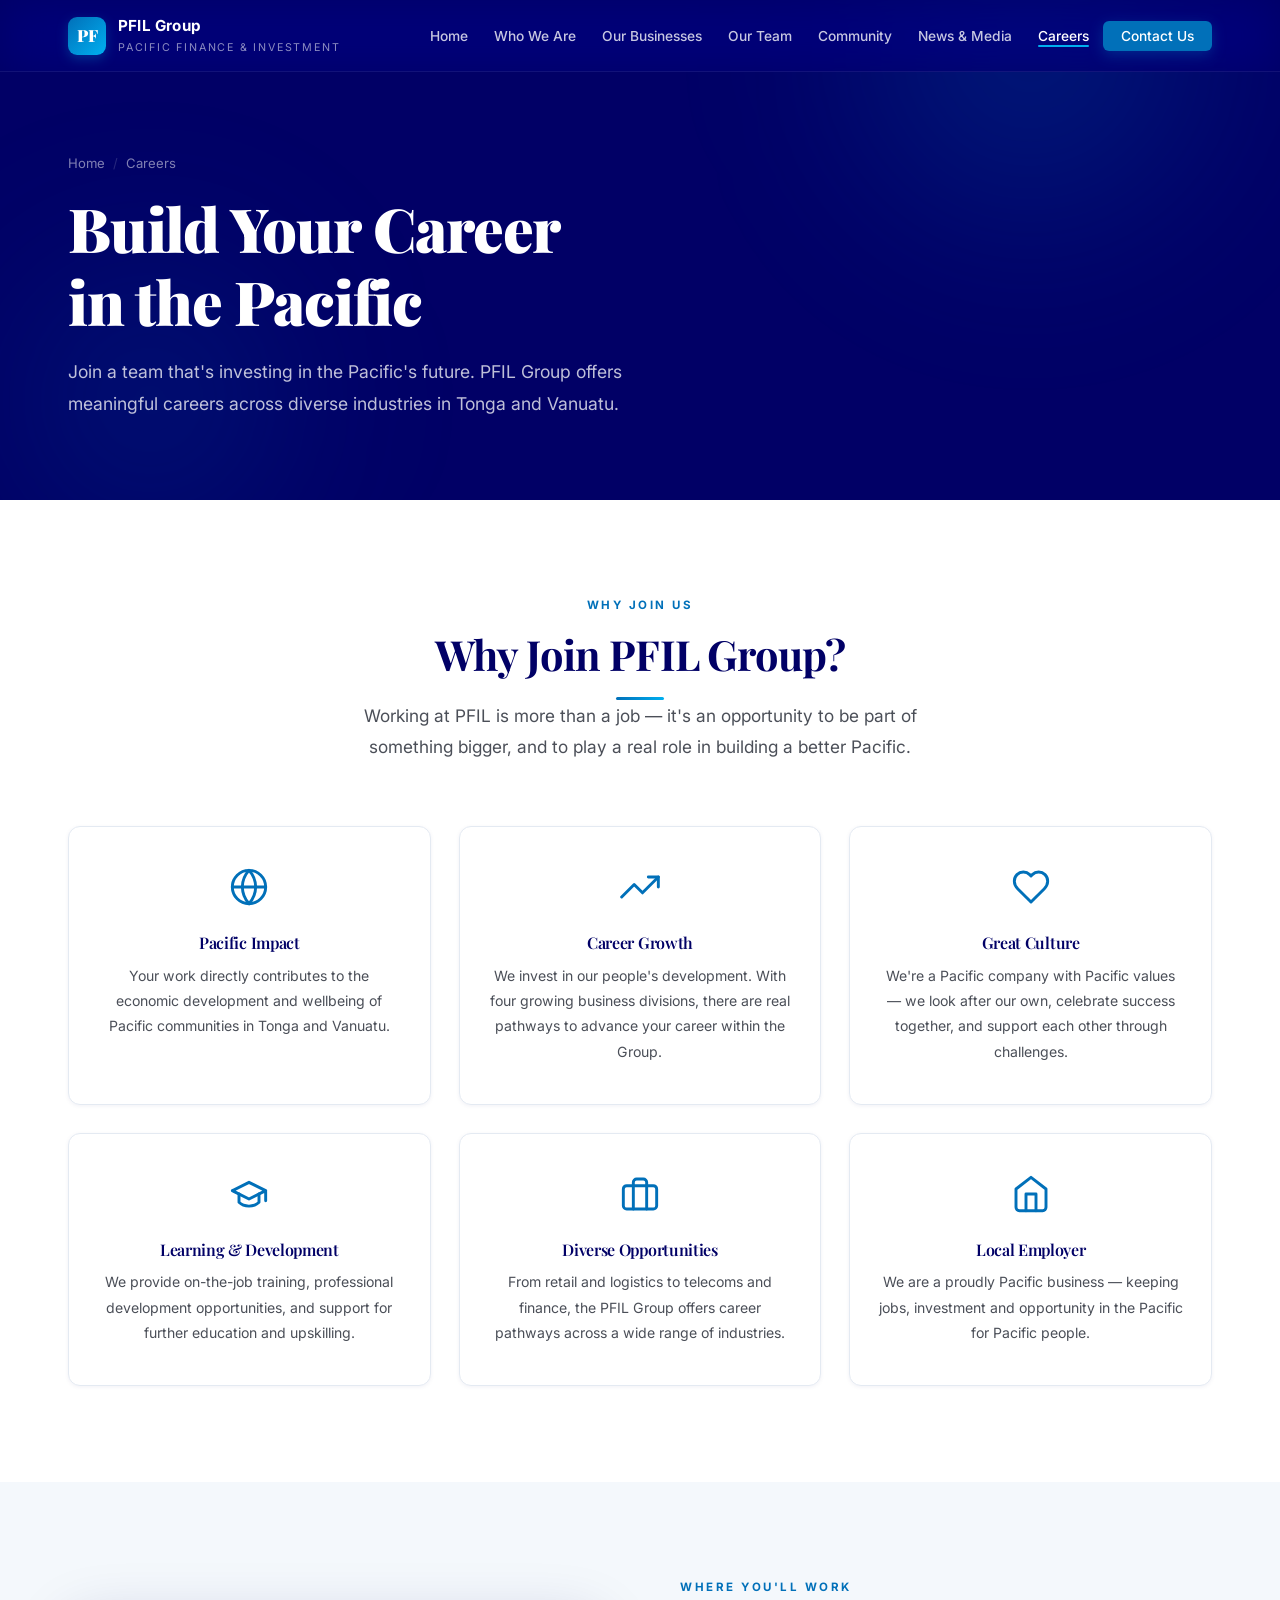
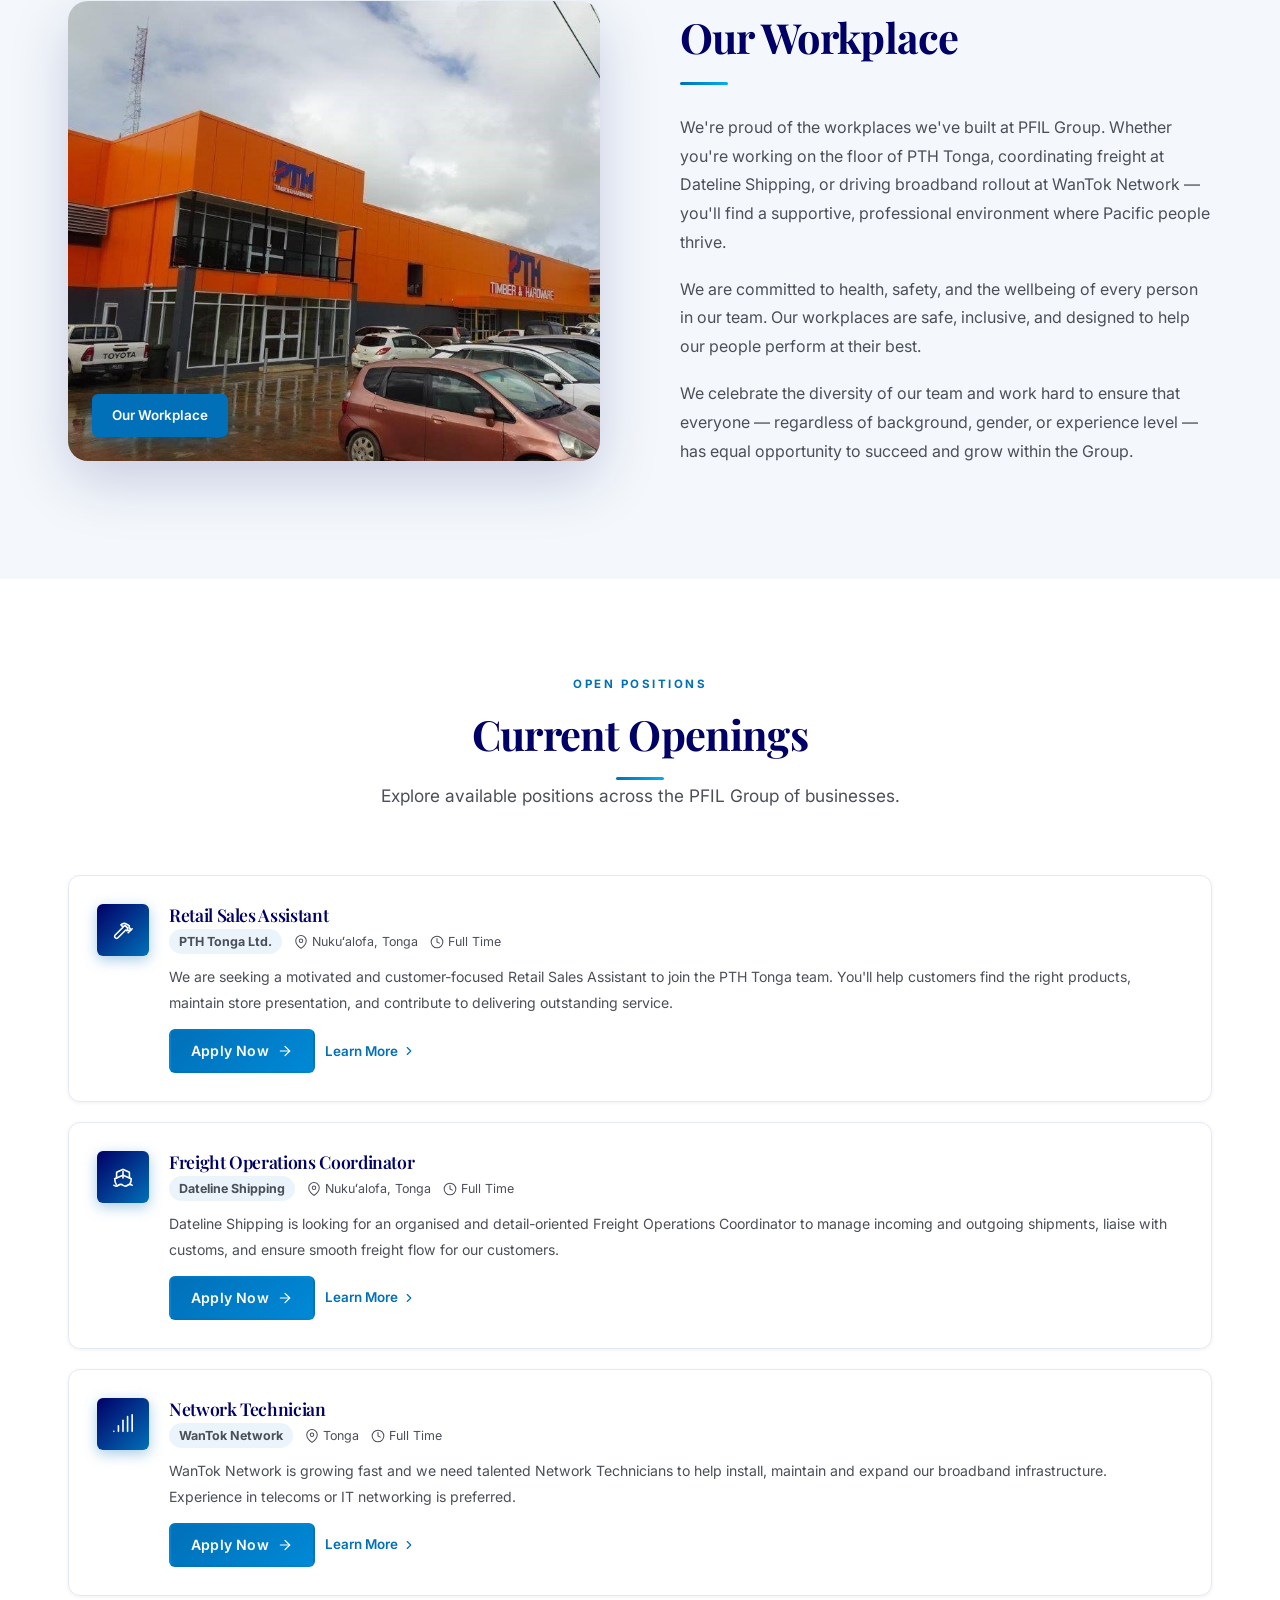
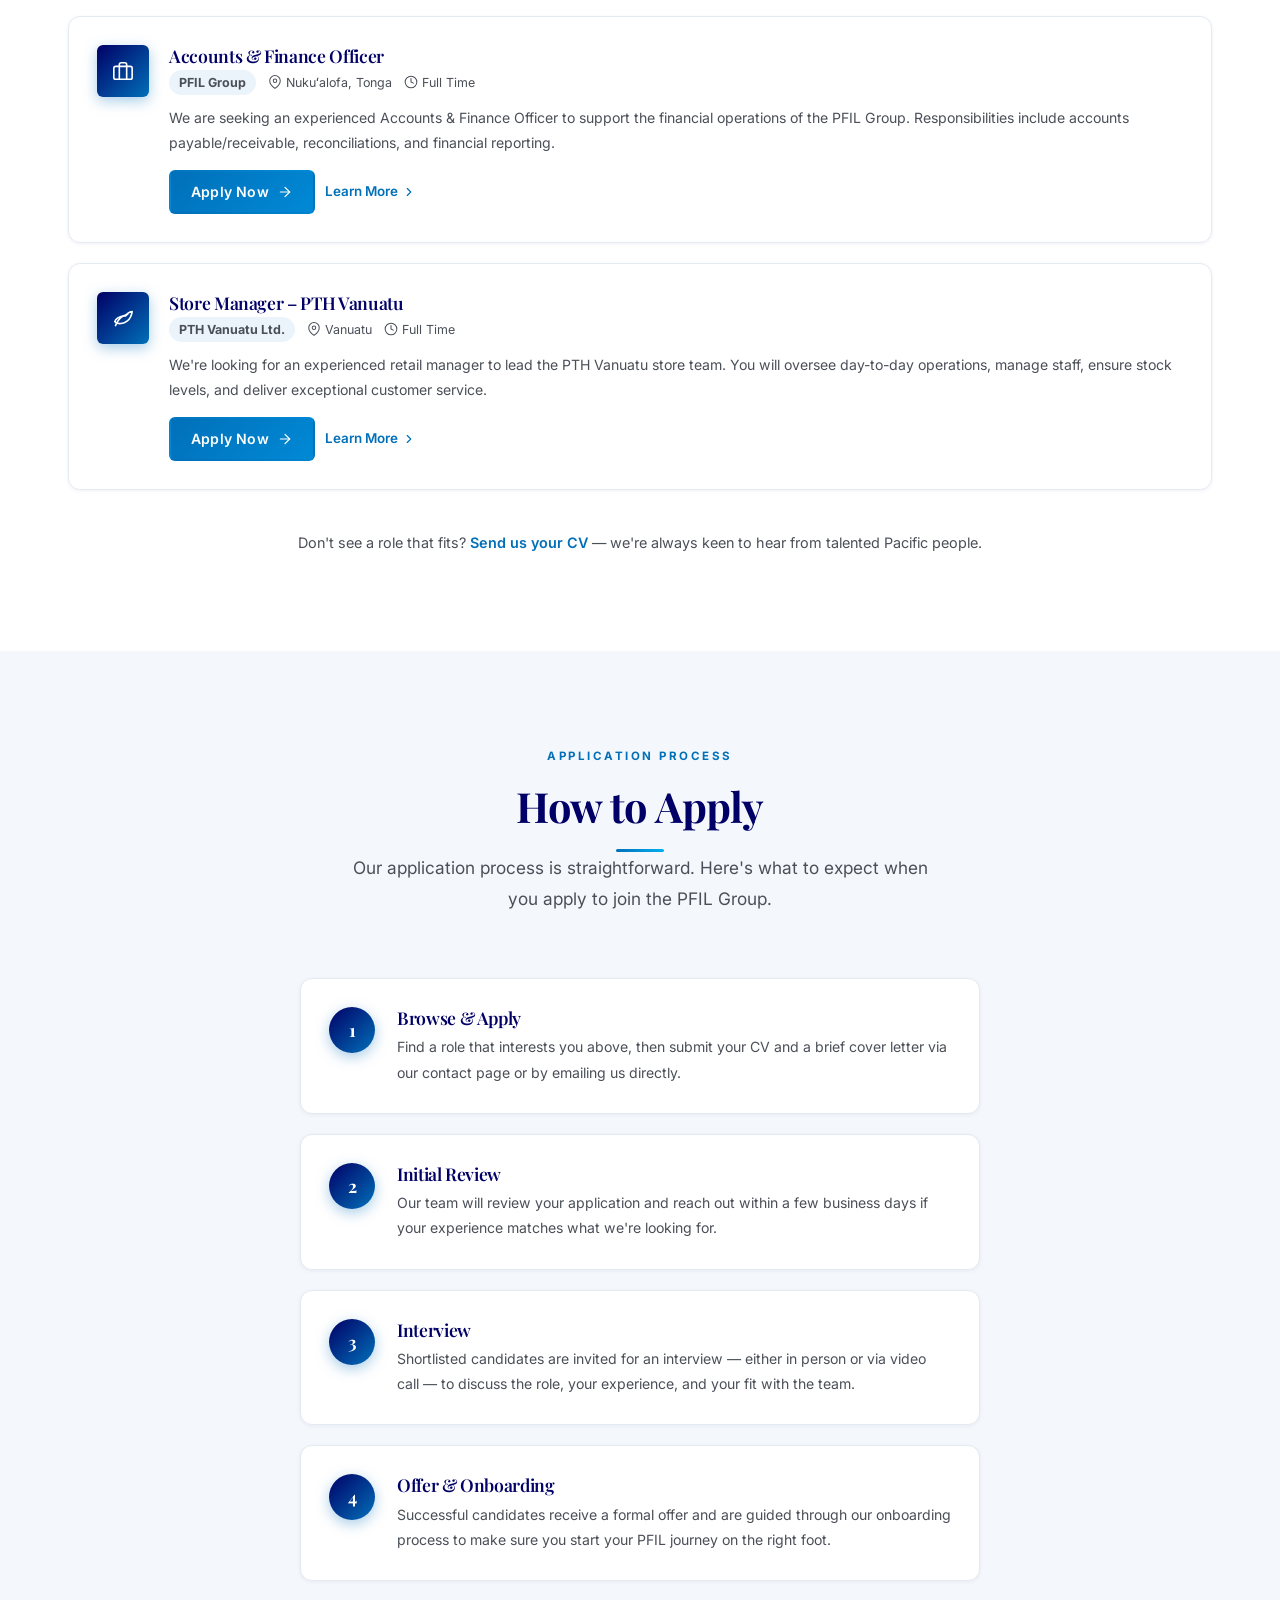
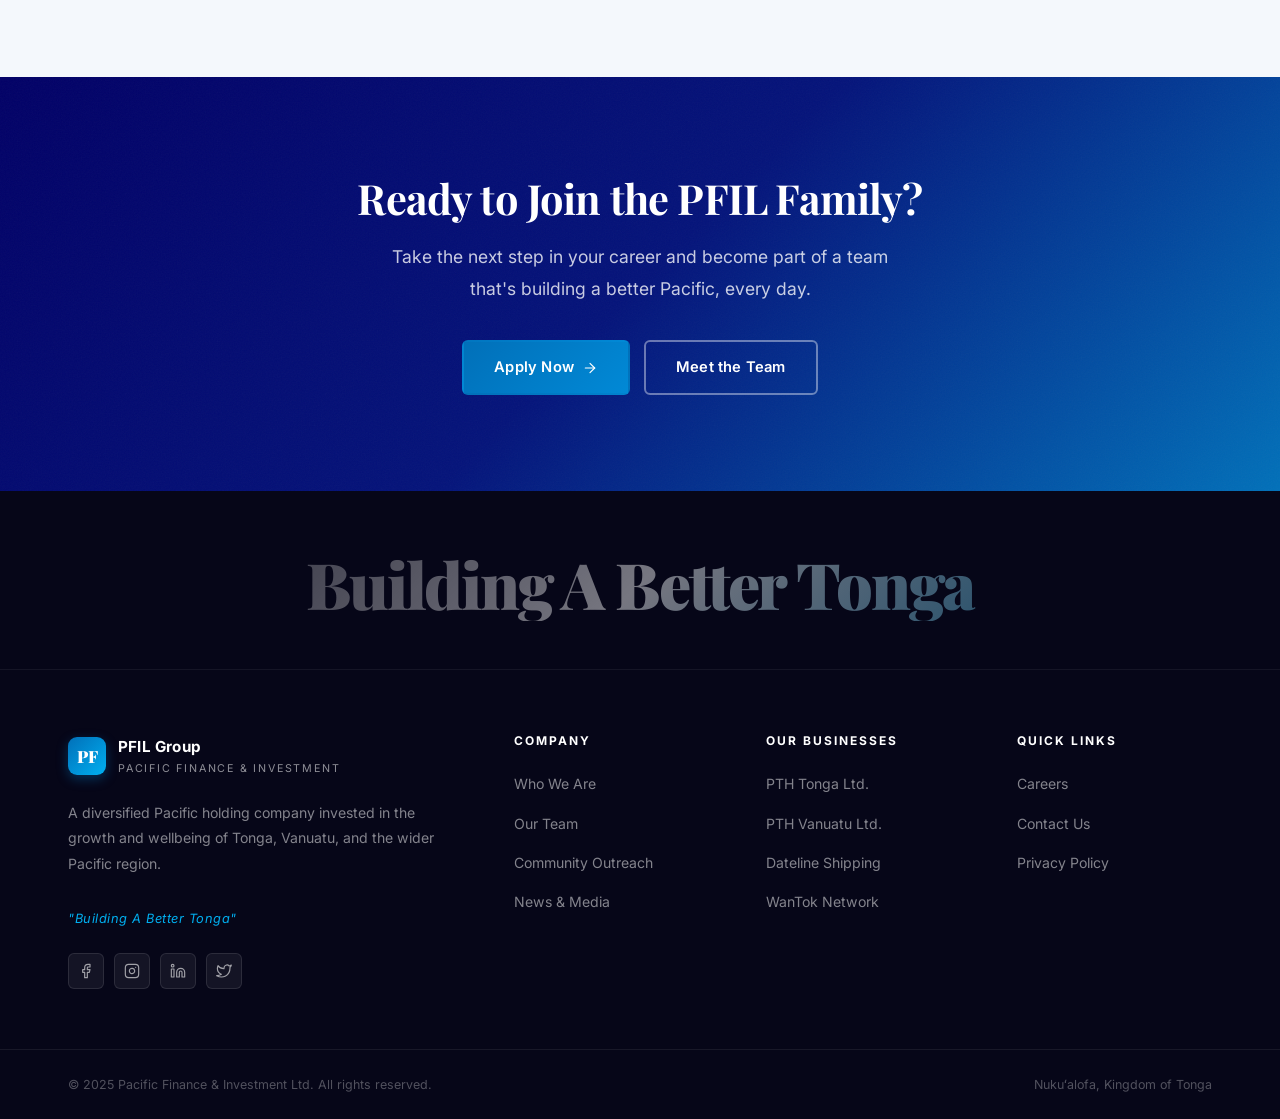
==== commit e49657c2: "Add local images and update all HTML to use local paths Downloaded all 6 images from pfilgroup.to/wp" ====
--- a/careers.html
+++ b/careers.html
@@ -59,7 +59,7 @@
     <div class="container">
       <div class="split">
         <div class="split-img" data-reveal="left">
-          <img src="https://pfilgroup.to/wp-content/uploads/2021/03/Pacific-Timber-Hardware.jpg" alt="Working at PTH Tonga" onerror="this.style.background='linear-gradient(135deg,#010066,#0170b9)';this.style.height='460px';this.alt='';">
+          <img src="images/Pacific-Timber-Hardware.jpg" alt="Working at PTH Tonga" onerror="this.style.background='linear-gradient(135deg,#010066,#0170b9)';this.style.height='460px';this.alt='';">
           <div class="split-img-badge">Our Workplace</div>
         </div>
         <div class="split-text" data-reveal="right">
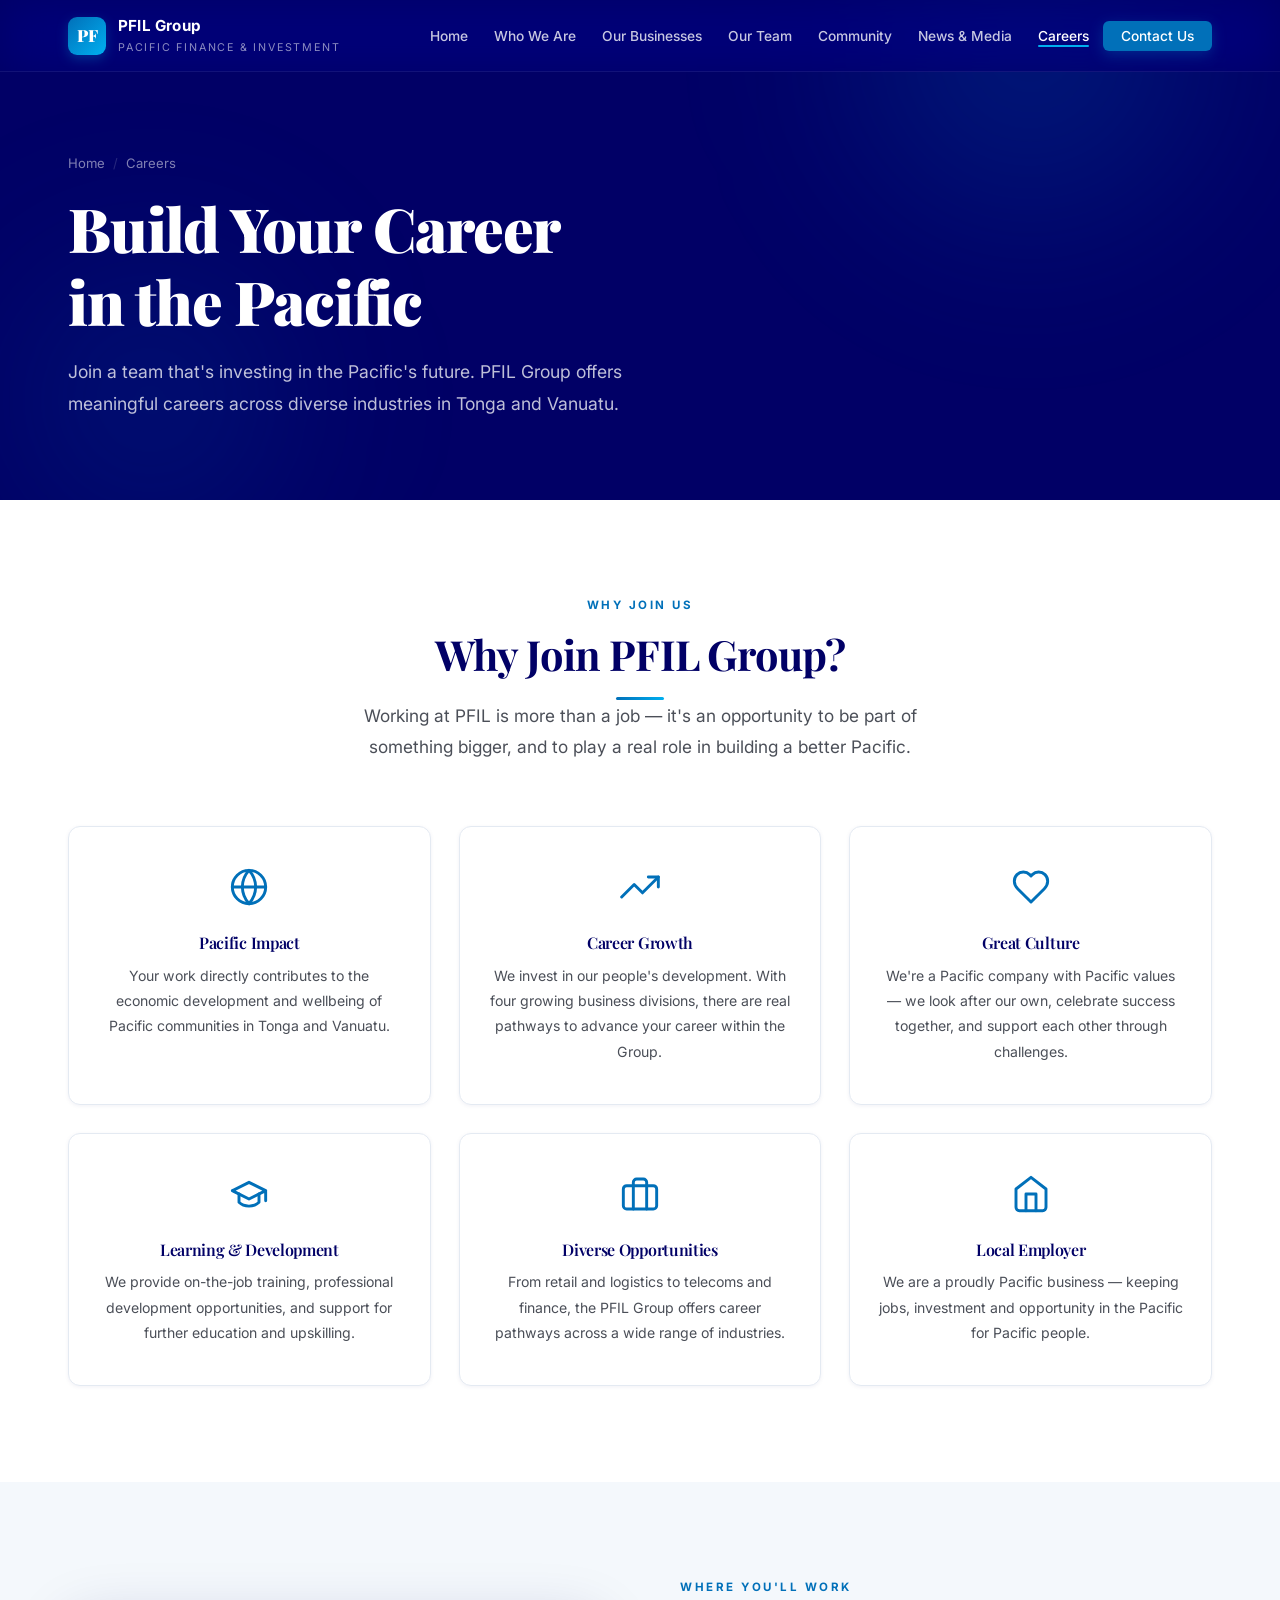
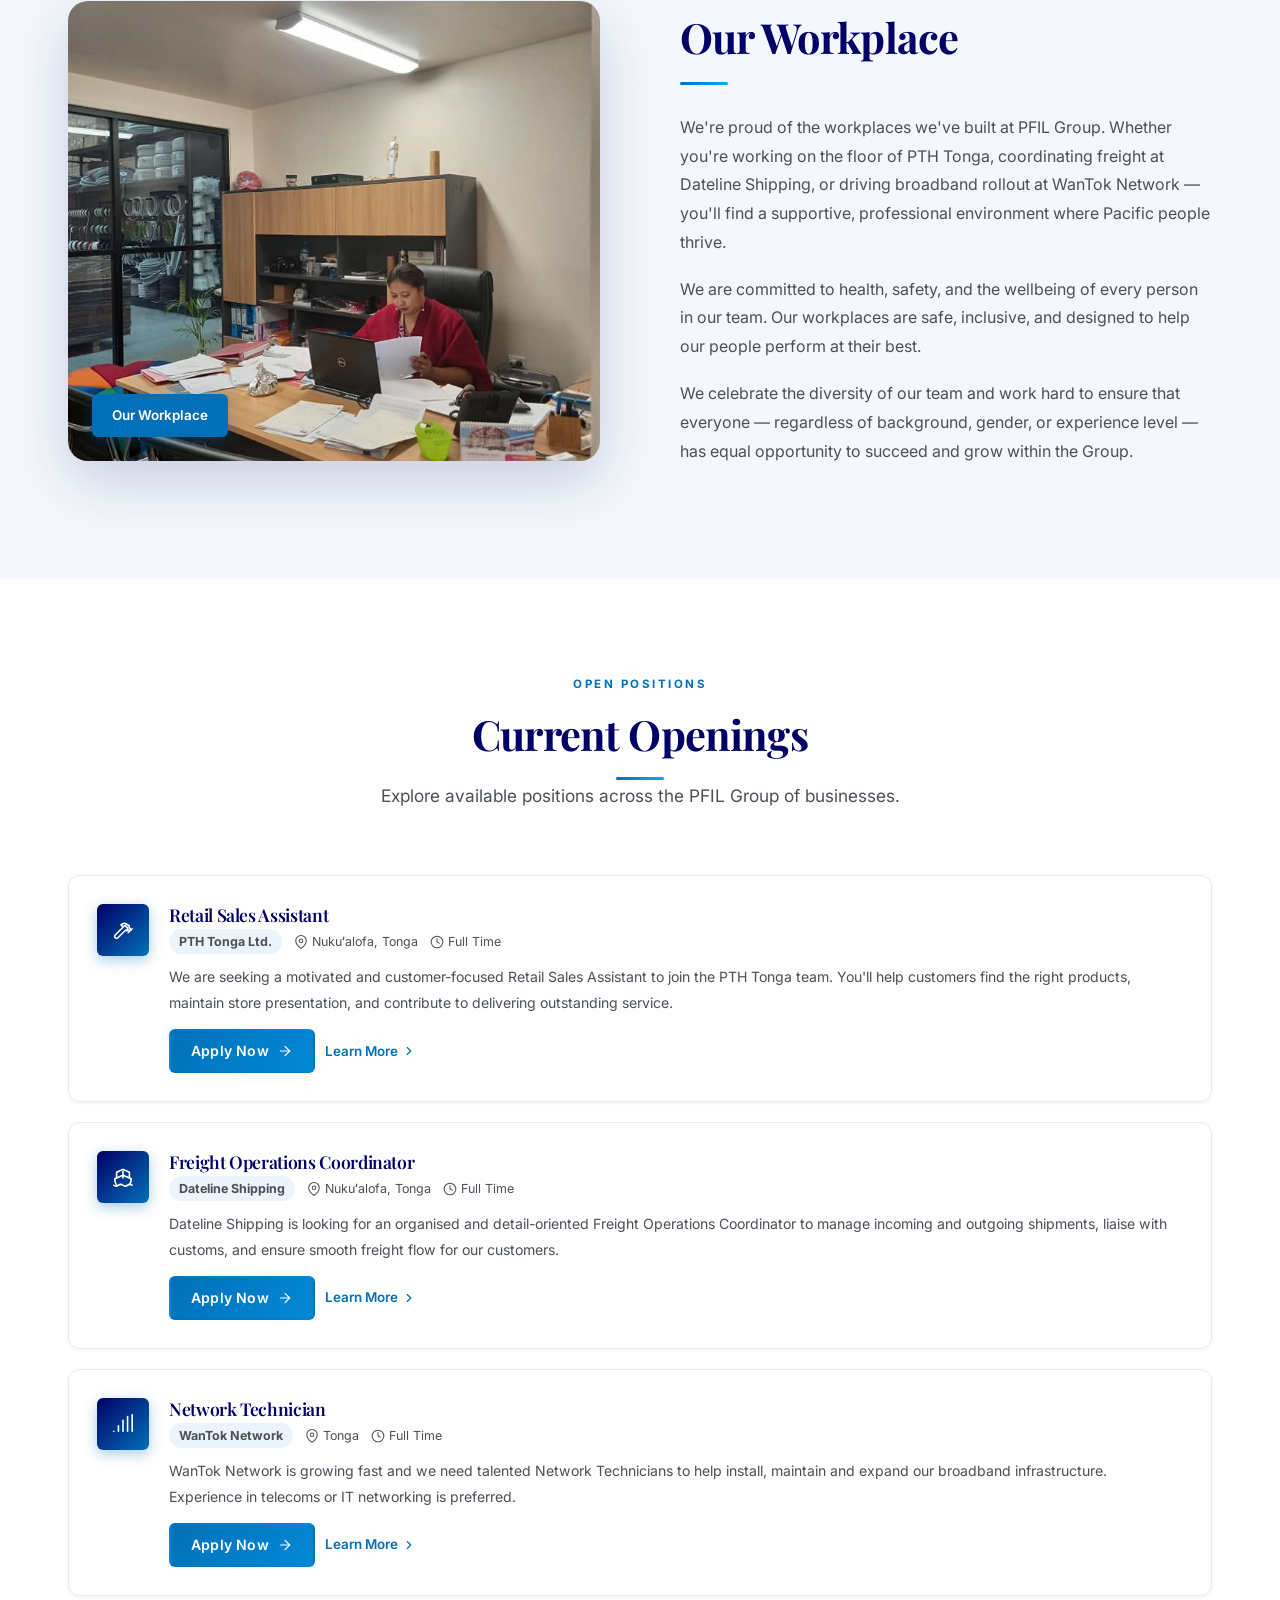
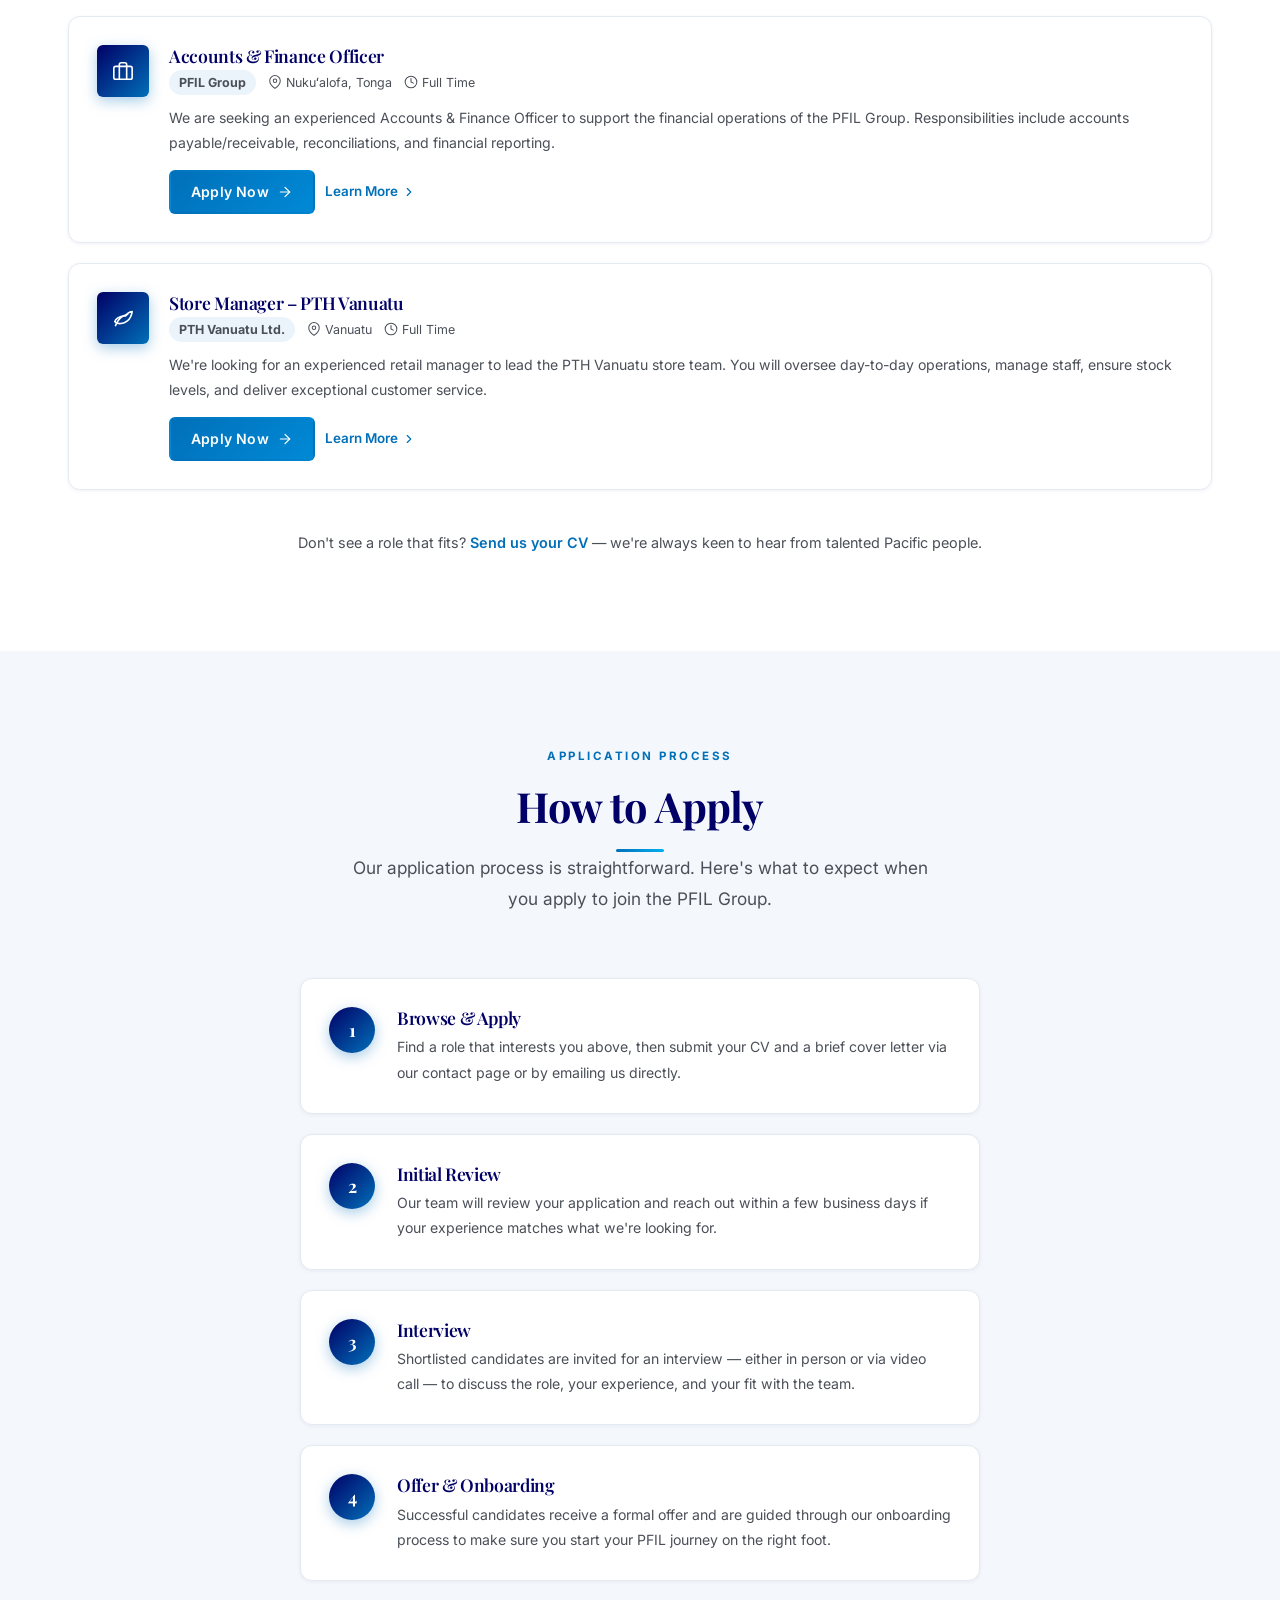
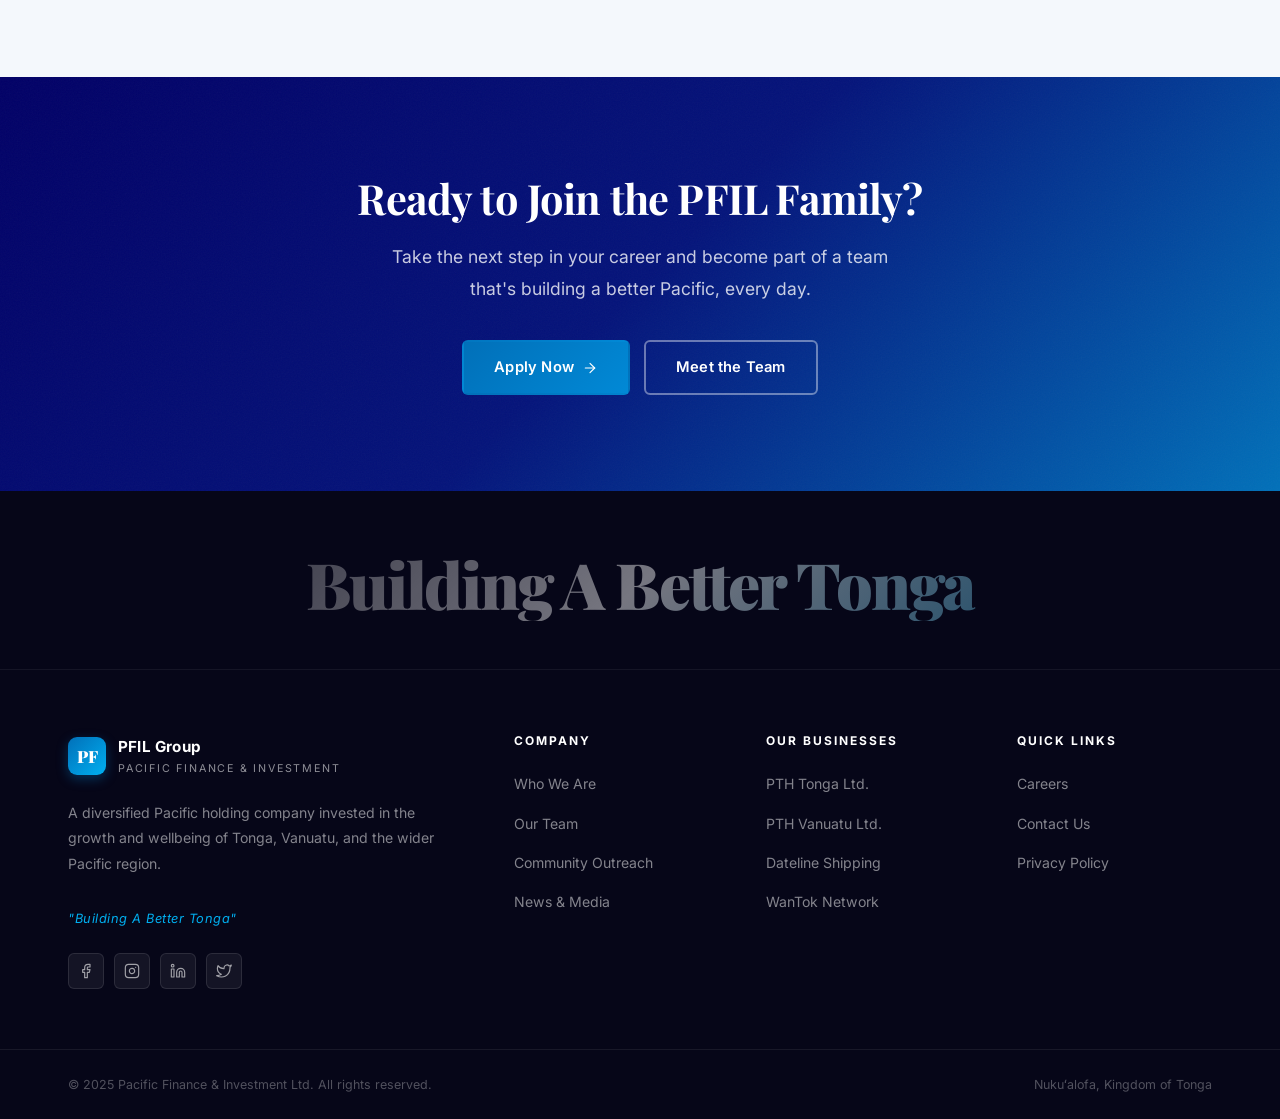
==== commit 50087de1: "Place all site images in correct sections - our-team.html: replace gradient with real team group pho" ====
--- a/careers.html
+++ b/careers.html
@@ -59,7 +59,7 @@
     <div class="container">
       <div class="split">
         <div class="split-img" data-reveal="left">
-          <img src="images/Pacific-Timber-Hardware.jpg" alt="Working at PTH Tonga" onerror="this.style.background='linear-gradient(135deg,#010066,#0170b9)';this.style.height='460px';this.alt='';">
+          <img src="images/PTH-Director-Message.jpg" alt="Working at PFIL Group" onerror="this.style.background='linear-gradient(135deg,#010066,#0170b9)';this.style.height='460px';this.alt='';">
           <div class="split-img-badge">Our Workplace</div>
         </div>
         <div class="split-text" data-reveal="right">
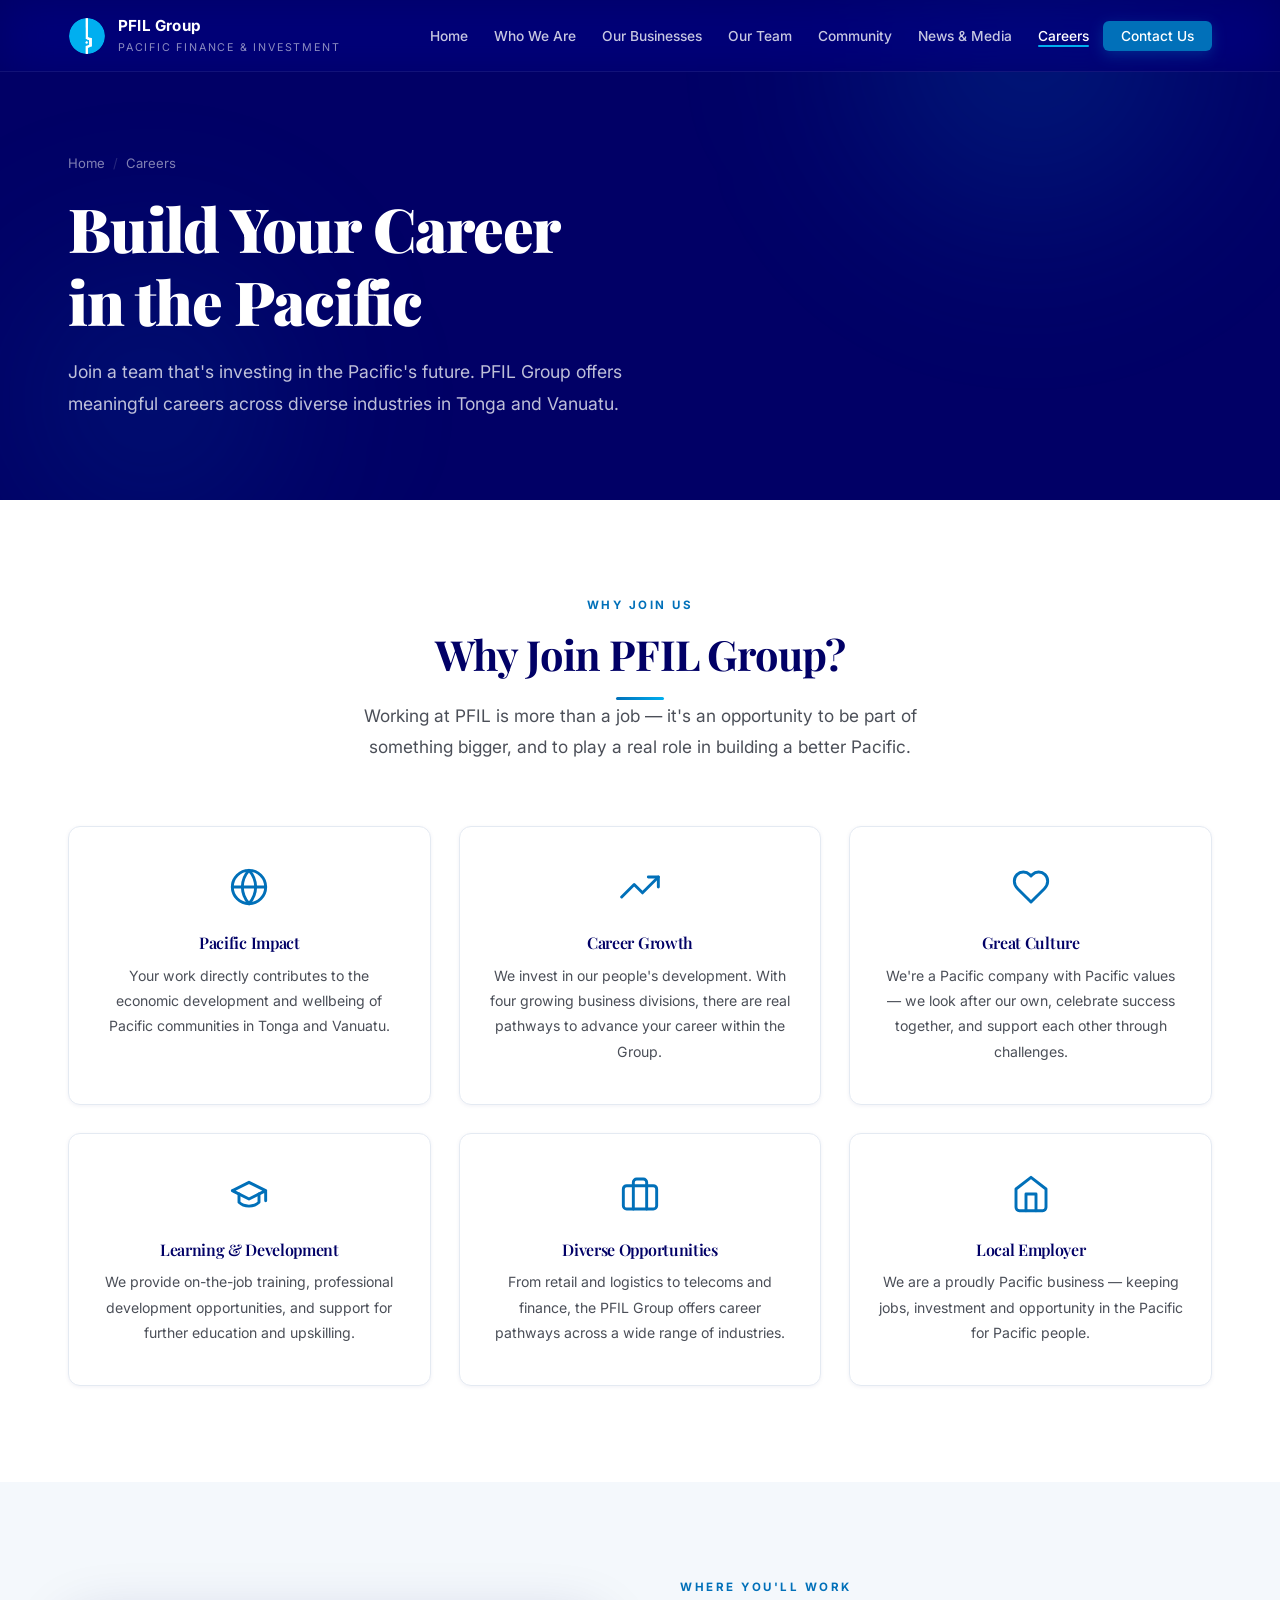
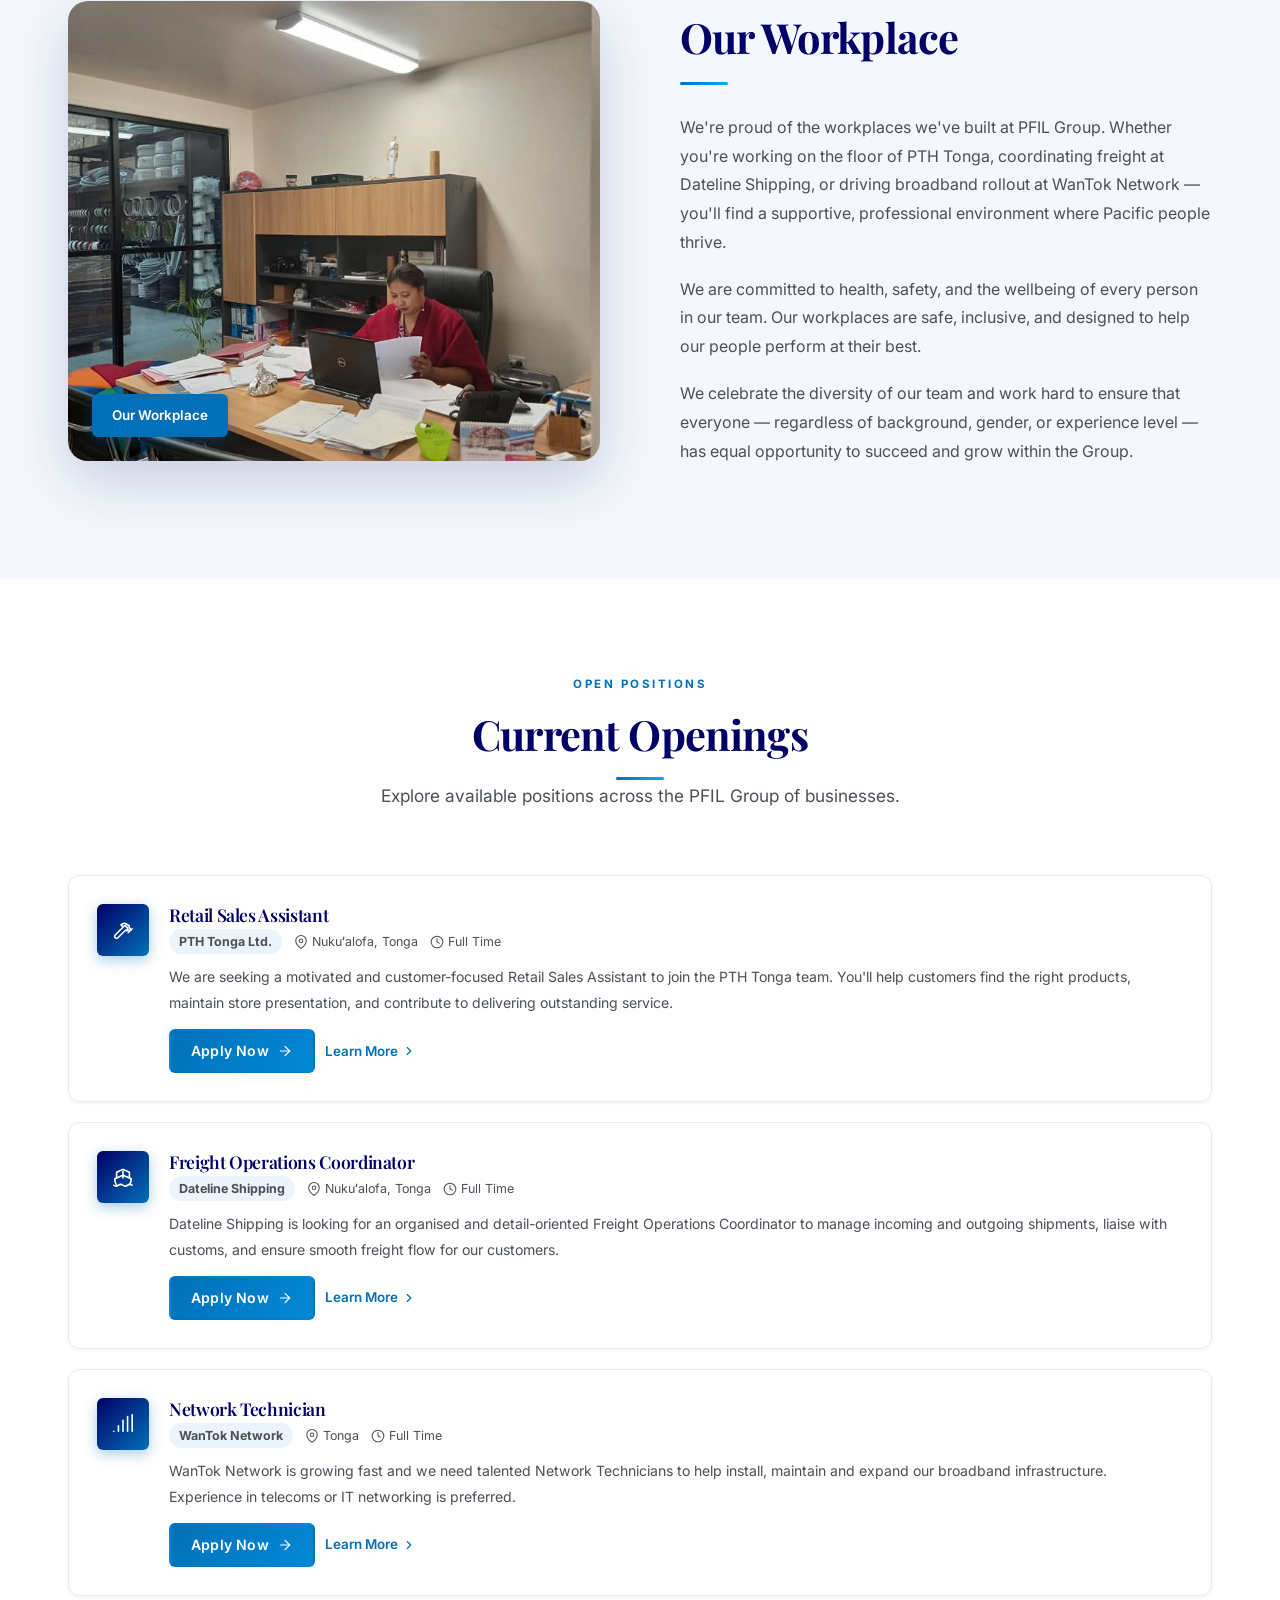
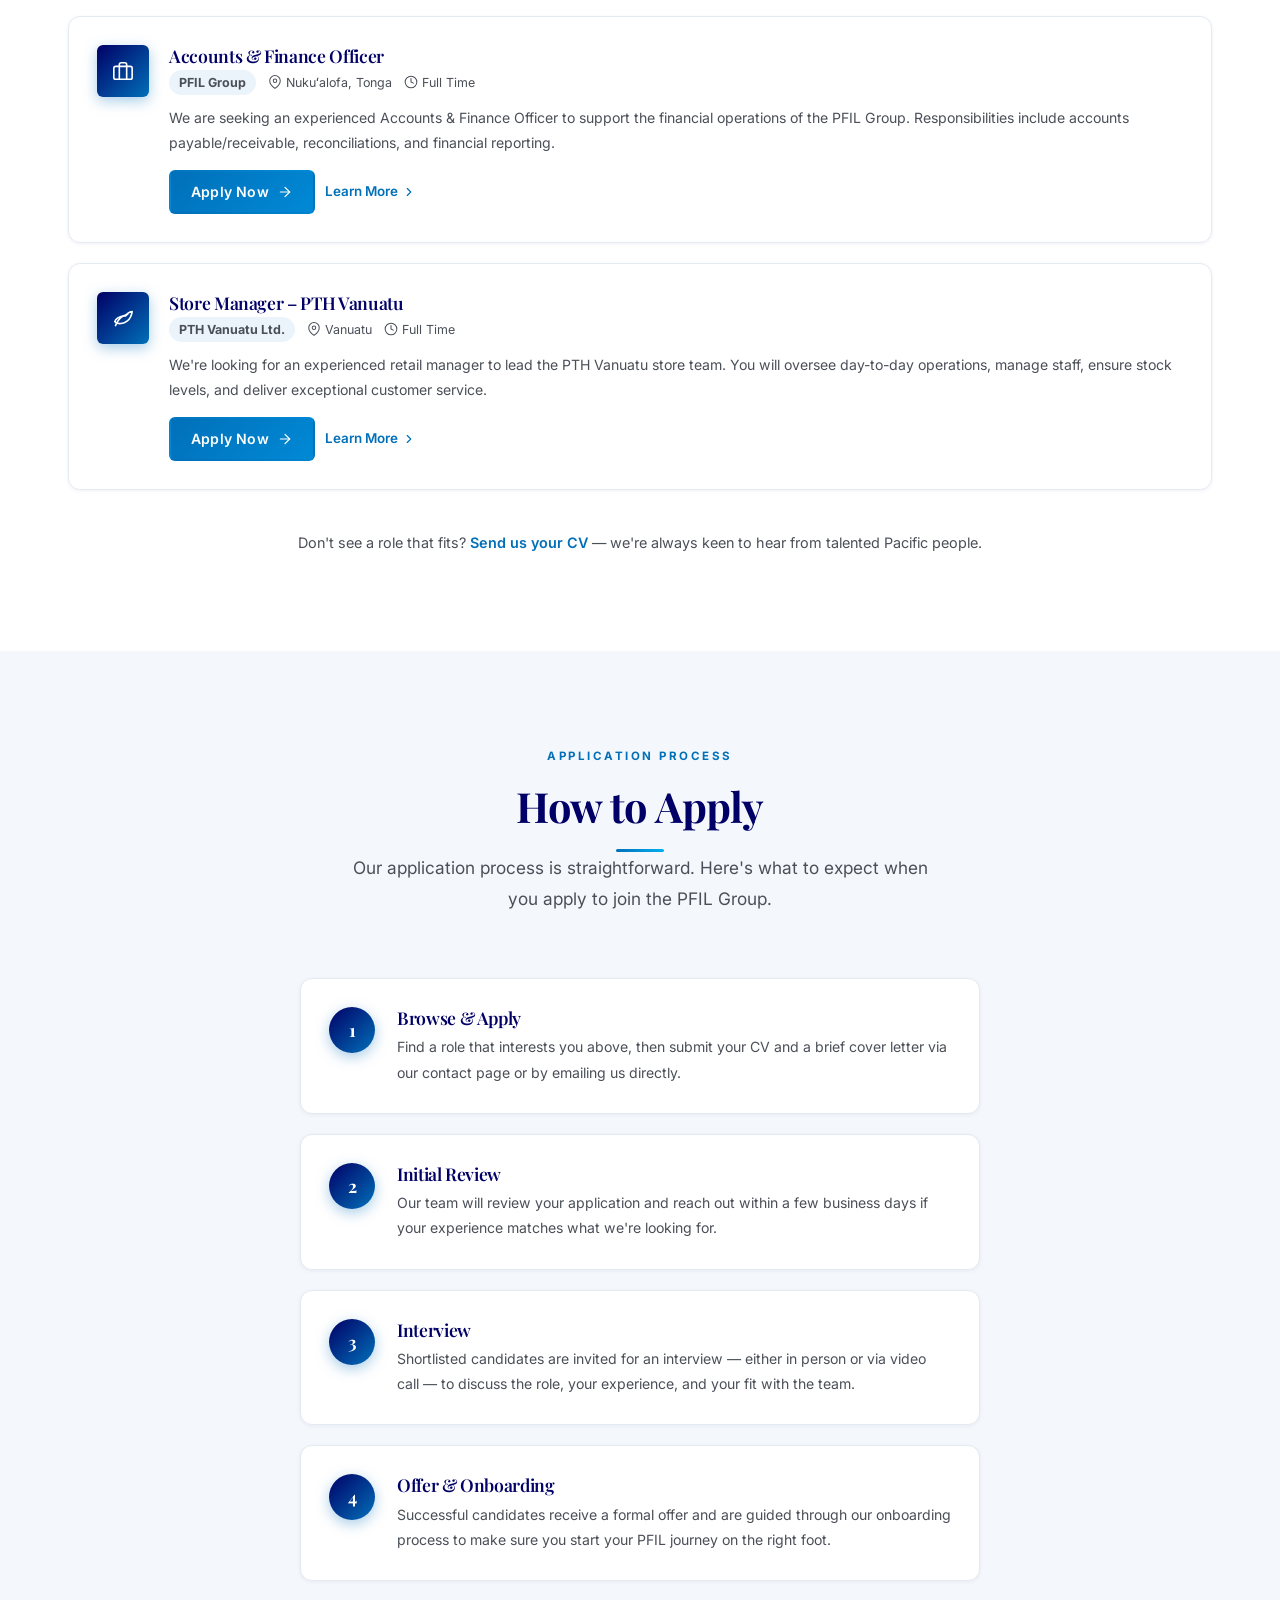
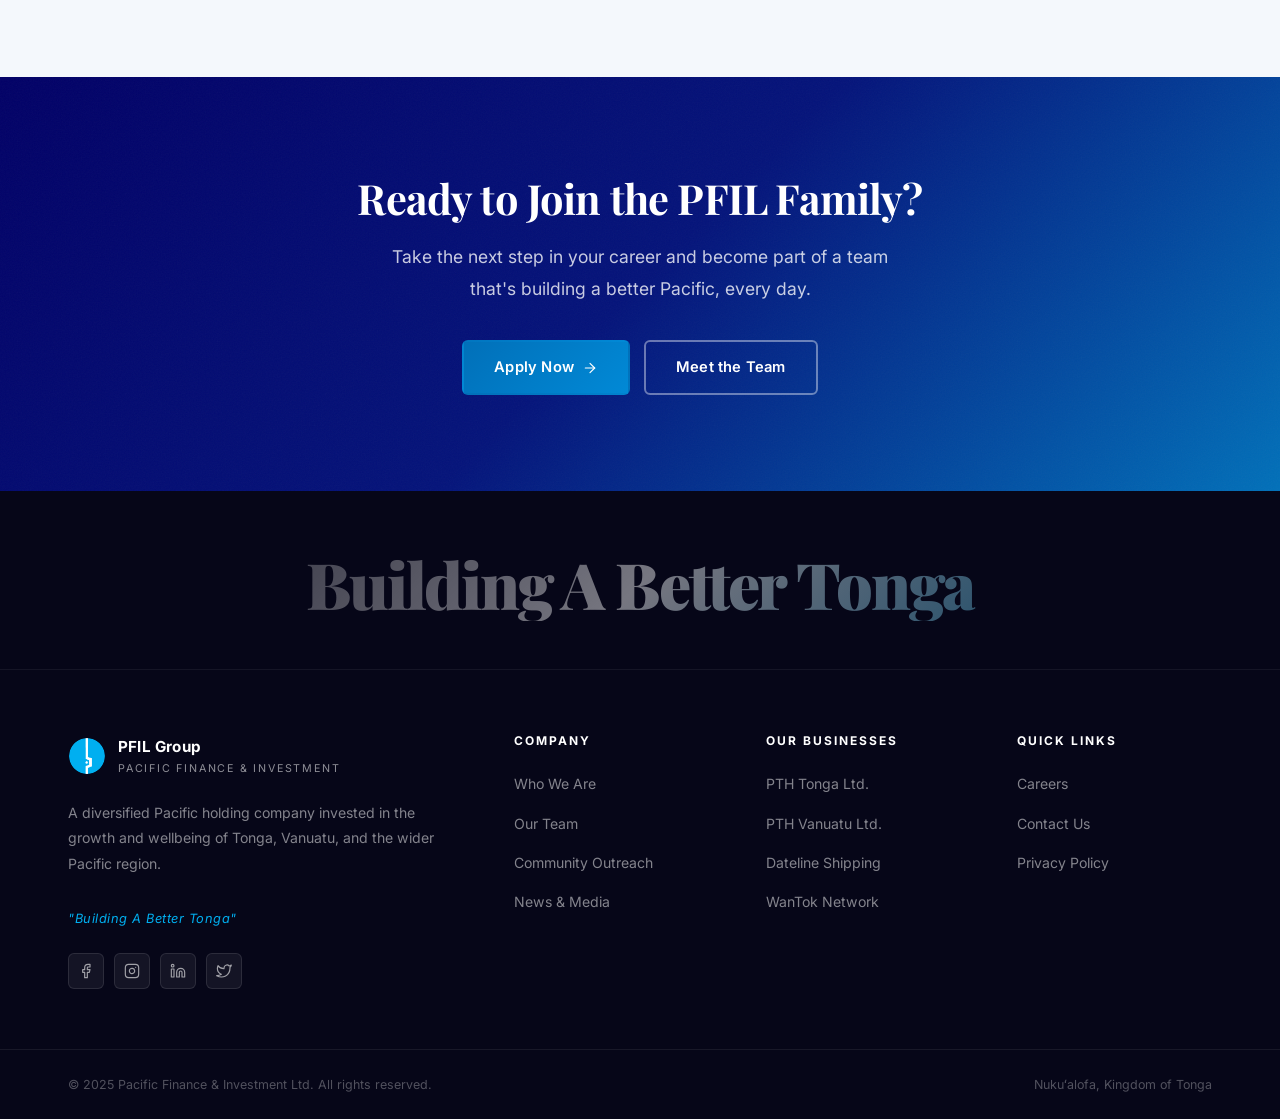
==== commit 1e7f5583: "Add missing store images, real PFIL logo, and photo grid - Downloaded pth-store-4.jpg, pth-store-9.j" ====
--- a/careers.html
+++ b/careers.html
@@ -12,11 +12,11 @@
 </head>
 <body>
   <div class="preloader"><div class="preloader-logo"><div class="preloader-mark">PF</div><div class="preloader-text"><strong>PFIL Group</strong><span>Pacific Finance & Investment</span></div></div><div class="preloader-track"><div class="preloader-fill"></div></div></div>
-  <div class="cursor"></div><div class="cursor-ring"></div>
+
 
   <nav class="navbar" id="navbar">
     <div class="container nav-inner">
-      <a href="index.html" class="nav-logo"><div class="nav-logo-mark">PF</div><div class="nav-logo-text"><strong>PFIL Group</strong><span>Pacific Finance & Investment</span></div></a>
+      <a href="index.html" class="nav-logo"><div class="nav-logo-mark"><img src="images/PFIL-Logo.png" alt="PFIL" style="width:36px;height:36px;object-fit:contain;border-radius:50%;display:block;"></div><div class="nav-logo-text"><strong>PFIL Group</strong><span>Pacific Finance & Investment</span></div></a>
       <ul class="nav-menu" id="navMenu">
         <li><a href="index.html">Home</a></li><li><a href="who-we-are.html">Who We Are</a></li><li><a href="our-businesses.html">Our Businesses</a></li><li><a href="our-team.html">Our Team</a></li>
         <li><a href="community-outreach.html">Community</a></li><li><a href="news-media.html">News & Media</a></li>
@@ -231,7 +231,7 @@
   <footer class="footer">
     <div class="footer-brand-bar"><div class="container"><span class="footer-brand-statement">Building A Better Tonga</span></div></div>
     <div class="footer-main"><div class="container"><div class="footer-grid">
-      <div class="footer-brand"><a href="index.html" class="nav-logo"><div class="nav-logo-mark">PF</div><div class="nav-logo-text"><strong>PFIL Group</strong><span>Pacific Finance & Investment</span></div></a><p>A diversified Pacific holding company invested in the growth and wellbeing of Tonga, Vanuatu, and the wider Pacific region.</p><span class="footer-tagline">"Building A Better Tonga"</span><div class="footer-social"><a href="#" class="social-btn" aria-label="Facebook"><span class="icon" data-icon="facebook"></span></a><a href="#" class="social-btn" aria-label="Instagram"><span class="icon" data-icon="instagram"></span></a><a href="#" class="social-btn" aria-label="LinkedIn"><span class="icon" data-icon="linkedin"></span></a><a href="#" class="social-btn" aria-label="Twitter"><span class="icon" data-icon="twitter"></span></a></div></div>
+      <div class="footer-brand"><a href="index.html" class="nav-logo"><div class="nav-logo-mark"><img src="images/PFIL-Logo.png" alt="PFIL" style="width:36px;height:36px;object-fit:contain;border-radius:50%;display:block;"></div><div class="nav-logo-text"><strong>PFIL Group</strong><span>Pacific Finance & Investment</span></div></a><p>A diversified Pacific holding company invested in the growth and wellbeing of Tonga, Vanuatu, and the wider Pacific region.</p><span class="footer-tagline">"Building A Better Tonga"</span><div class="footer-social"><a href="#" class="social-btn" aria-label="Facebook"><span class="icon" data-icon="facebook"></span></a><a href="#" class="social-btn" aria-label="Instagram"><span class="icon" data-icon="instagram"></span></a><a href="#" class="social-btn" aria-label="LinkedIn"><span class="icon" data-icon="linkedin"></span></a><a href="#" class="social-btn" aria-label="Twitter"><span class="icon" data-icon="twitter"></span></a></div></div>
       <div><h5>Company</h5><ul class="footer-links"><li><a href="who-we-are.html">Who We Are</a></li><li><a href="our-team.html">Our Team</a></li><li><a href="community-outreach.html">Community Outreach</a></li><li><a href="news-media.html">News &amp; Media</a></li></ul></div>
       <div><h5>Our Businesses</h5><ul class="footer-links"><li><a href="our-businesses.html#pth-tonga">PTH Tonga Ltd.</a></li><li><a href="our-businesses.html#pth-vanuatu">PTH Vanuatu Ltd.</a></li><li><a href="our-businesses.html#dateline-shipping">Dateline Shipping</a></li><li><a href="our-businesses.html#wantok">WanTok Network</a></li></ul></div>
       <div><h5>Quick Links</h5><ul class="footer-links"><li><a href="careers.html">Careers</a></li><li><a href="contact.html">Contact Us</a></li><li><a href="privacy-policy.html">Privacy Policy</a></li></ul></div>
--- a/css/style.css
+++ b/css/style.css
@@ -88,23 +88,8 @@
 @keyframes preloaderFill  { from{width:0} to{width:100%} }
 @keyframes preloaderPulse { from{opacity:.7} to{opacity:1} }
 
-/* CUSTOM CURSOR */
-@media (hover:hover) and (pointer:fine) {
-  body, a, button, [role="button"], .btn, label, select { cursor:none; }
-  .cursor {
-    width:8px; height:8px; background:var(--primary); border-radius:50%;
-    position:fixed; pointer-events:none; z-index:9999; transform:translate(-50%,-50%);
-    transition:width .2s, height .2s, background .2s; will-change:transform;
-  }
-  .cursor.hover { width:12px; height:12px; background:var(--primary-light); }
-  .cursor-ring {
-    width:36px; height:36px; border:1.5px solid rgba(1,112,185,0.5); border-radius:50%;
-    position:fixed; pointer-events:none; z-index:9998; transform:translate(-50%,-50%);
-    transition:width .3s, height .3s, border-color .3s; will-change:transform;
-  }
-  .cursor-ring.hover { width:52px; height:52px; border-color:var(--primary); }
-  .cursor-ring.click { width:28px; height:28px; border-color:var(--primary-light); }
-}
+/* CUSTOM CURSOR — removed, using default browser cursor */
+.cursor, .cursor-ring { display:none; }
 
 /* BACK TO TOP */
 .back-to-top {
@@ -185,10 +170,9 @@
 .nav-logo { display:flex; align-items:center; gap:12px; text-decoration:none; }
 .nav-logo-mark {
   width:38px; height:38px;
-  background:linear-gradient(135deg,var(--primary),var(--primary-light));
-  border-radius:9px; display:flex; align-items:center; justify-content:center;
-  font-family:var(--font-display); font-weight:900; font-size:1.05rem; color:#fff; flex-shrink:0;
-  box-shadow:0 4px 12px rgba(1,112,185,0.4);
+  background:transparent;
+  border-radius:50%; display:flex; align-items:center; justify-content:center;
+  flex-shrink:0; overflow:hidden;
 }
 .nav-logo-text strong { display:block; color:#fff; font-size:0.95rem; font-weight:700; letter-spacing:0.2px; }
 .nav-logo-text span   { display:block; color:rgba(255,255,255,0.55); font-size:0.67rem; letter-spacing:1.8px; text-transform:uppercase; }
@@ -225,8 +209,8 @@
   padding-top:var(--nav-height); overflow:hidden;
   background:var(--primary-dark);
 }
-.hero-blobs { position:absolute; inset:0; z-index:0; overflow:hidden; }
-.hero-blob { position:absolute; border-radius:50%; filter:blur(90px); will-change:transform; }
+.hero-blobs { position:absolute; inset:0; z-index:0; overflow:hidden; pointer-events:none; }
+.hero-blob { position:absolute; border-radius:50%; filter:blur(90px); will-change:transform; pointer-events:none; }
 .hero-blob-1 {
   width:700px; height:700px;
   background:radial-gradient(circle,rgba(0,175,240,0.22) 0%,transparent 70%);
@@ -282,15 +266,15 @@
   padding:calc(var(--nav-height) + 80px) 0 80px;
   background:var(--primary-dark); overflow:hidden;
 }
-.page-hero-blobs { position:absolute; inset:0; overflow:hidden; }
+.page-hero-blobs { position:absolute; inset:0; overflow:hidden; pointer-events:none; }
 .page-hero-blob-1 {
-  position:absolute; border-radius:50%; filter:blur(80px);
+  position:absolute; border-radius:50%; filter:blur(80px); pointer-events:none;
   width:500px; height:500px;
   background:radial-gradient(circle,rgba(0,175,240,0.18) 0%,transparent 70%);
   top:-200px; right:0;
 }
 .page-hero-blob-2 {
-  position:absolute; border-radius:50%; filter:blur(80px);
+  position:absolute; border-radius:50%; filter:blur(80px); pointer-events:none;
   width:400px; height:400px;
   background:radial-gradient(circle,rgba(1,112,185,0.2) 0%,transparent 70%);
   bottom:-100px; left:-50px;
@@ -367,9 +351,9 @@
 .bento-item.bento-tall  { grid-column:span 1; grid-row:span 2; min-height:380px; }
 .bento-item.bento-wide  { grid-column:span 4; min-height:160px; }
 .bento-item.bento-medium{ grid-column:span 1; min-height:180px; }
-.bento-bg { position:absolute; inset:0; z-index:0; background-size:cover; background-position:center; transition:transform .5s ease; }
+.bento-bg { position:absolute; inset:0; z-index:0; background-size:cover; background-position:center; transition:transform .5s ease; pointer-events:none; }
 .bento-item:hover .bento-bg { transform:scale(1.05); }
-.bento-overlay { position:absolute; inset:0; z-index:1; background:linear-gradient(180deg,transparent 0%,rgba(1,0,102,0.75) 100%); }
+.bento-overlay { position:absolute; inset:0; z-index:1; background:linear-gradient(180deg,transparent 0%,rgba(1,0,102,0.75) 100%); pointer-events:none; }
 .bento-content { position:relative; z-index:2; padding:28px; height:100%; display:flex; flex-direction:column; justify-content:flex-end; }
 .bento-content.top { justify-content:flex-start; }
 .bento-icon {
@@ -438,7 +422,7 @@
 .team-card:hover .team-card-img { transform:scale(1.05); }
 .team-card-placeholder { width:100%; height:100%; background:linear-gradient(135deg,var(--primary-dark),var(--primary)); display:flex; align-items:center; justify-content:center; color:rgba(255,255,255,0.2); }
 .team-card-placeholder .icon { width:80px; height:80px; }
-.team-card-overlay { position:absolute; inset:0; background:linear-gradient(to top,rgba(1,0,102,0.7) 0%,transparent 60%); opacity:0; transition:var(--transition); }
+.team-card-overlay { position:absolute; inset:0; background:linear-gradient(to top,rgba(1,0,102,0.7) 0%,transparent 60%); opacity:0; transition:var(--transition); pointer-events:none; }
 .team-card:hover .team-card-overlay { opacity:1; }
 .team-card-body { padding:24px 20px; }
 .team-card-body h4 { margin-bottom:4px; color:var(--primary-dark); }
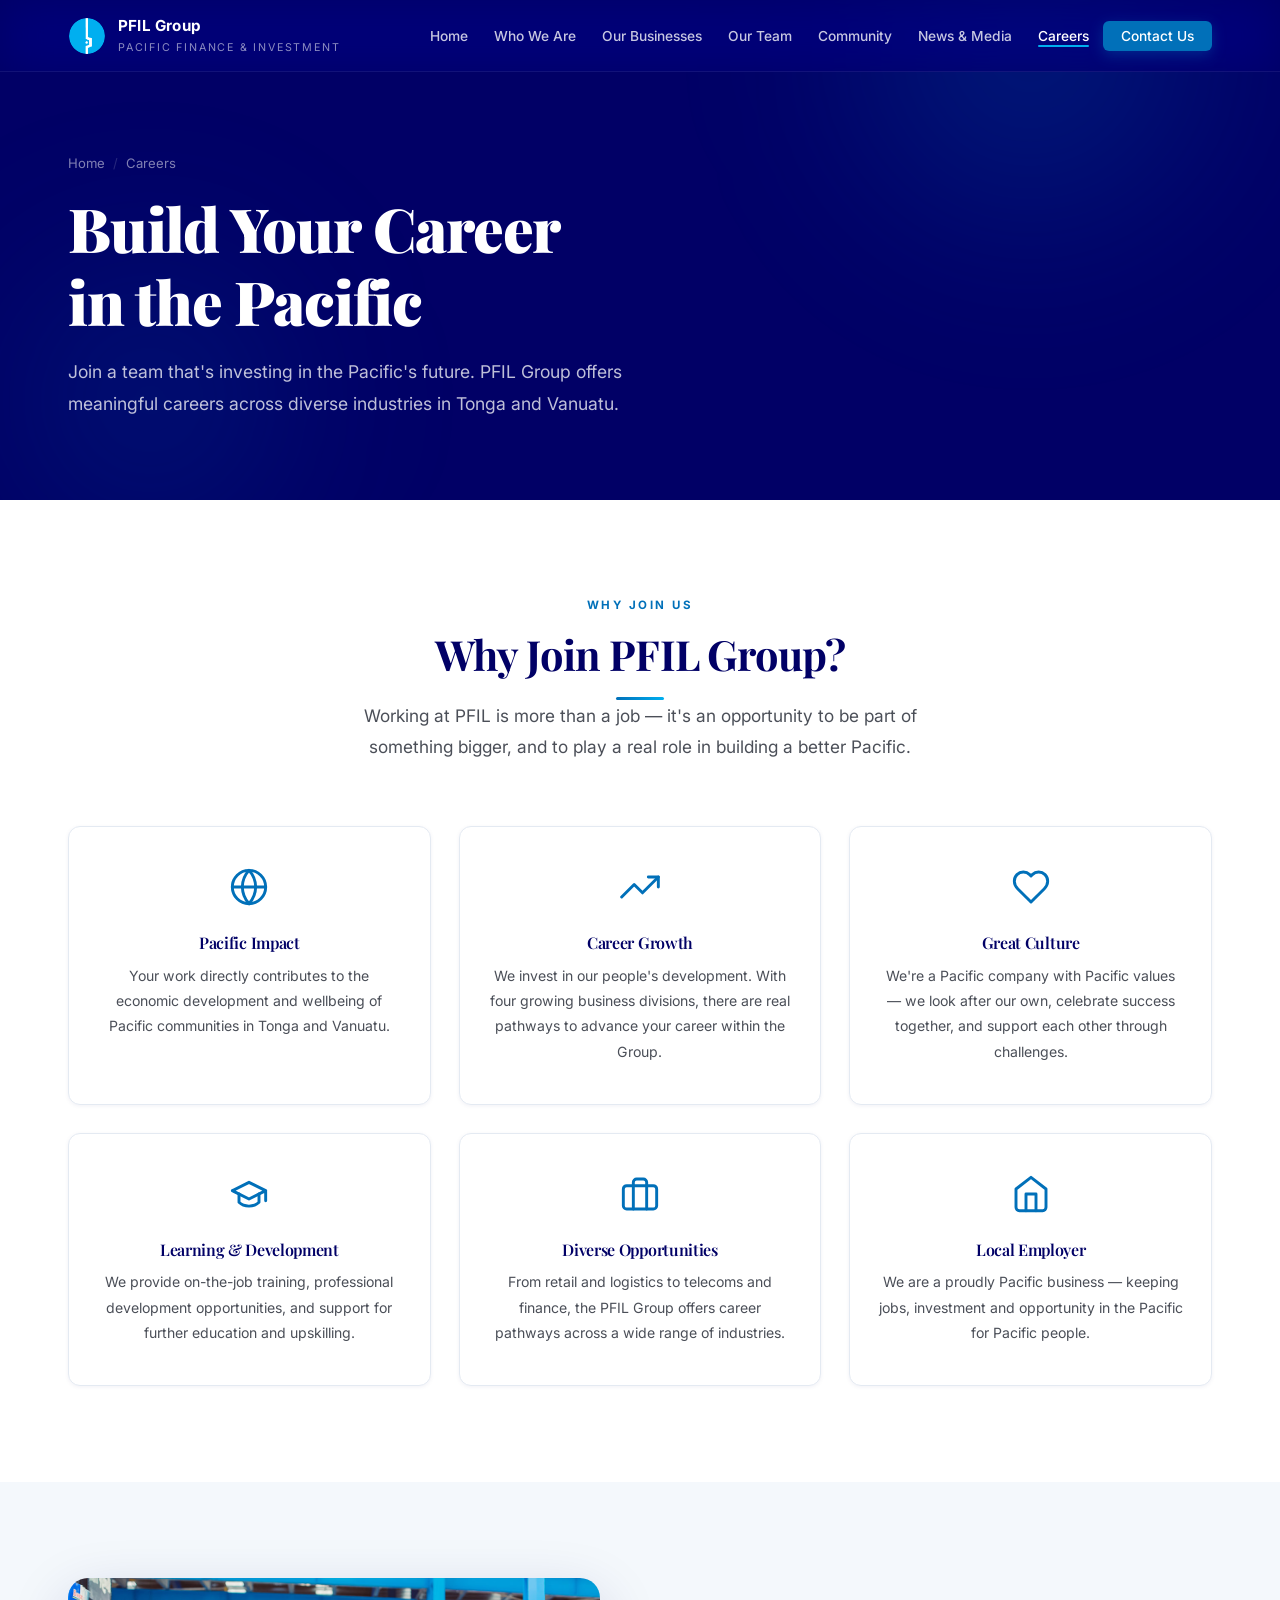
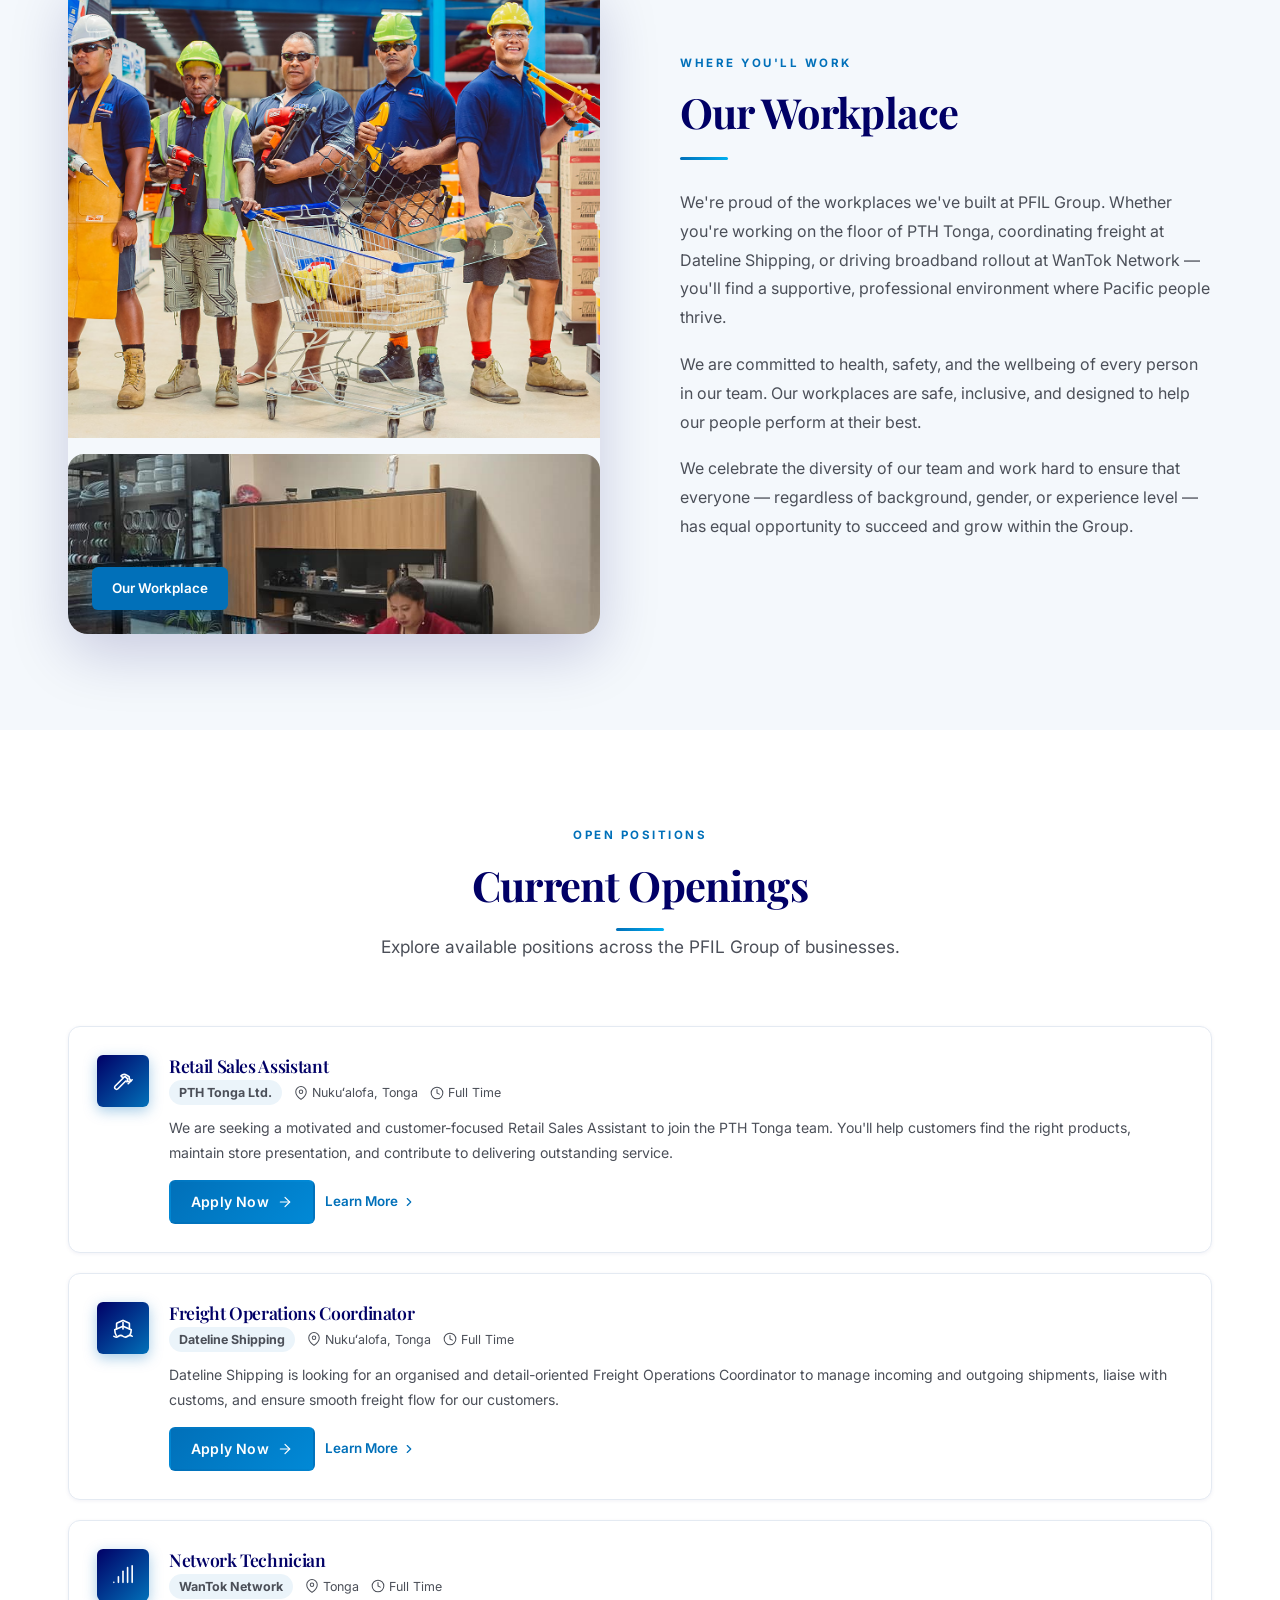
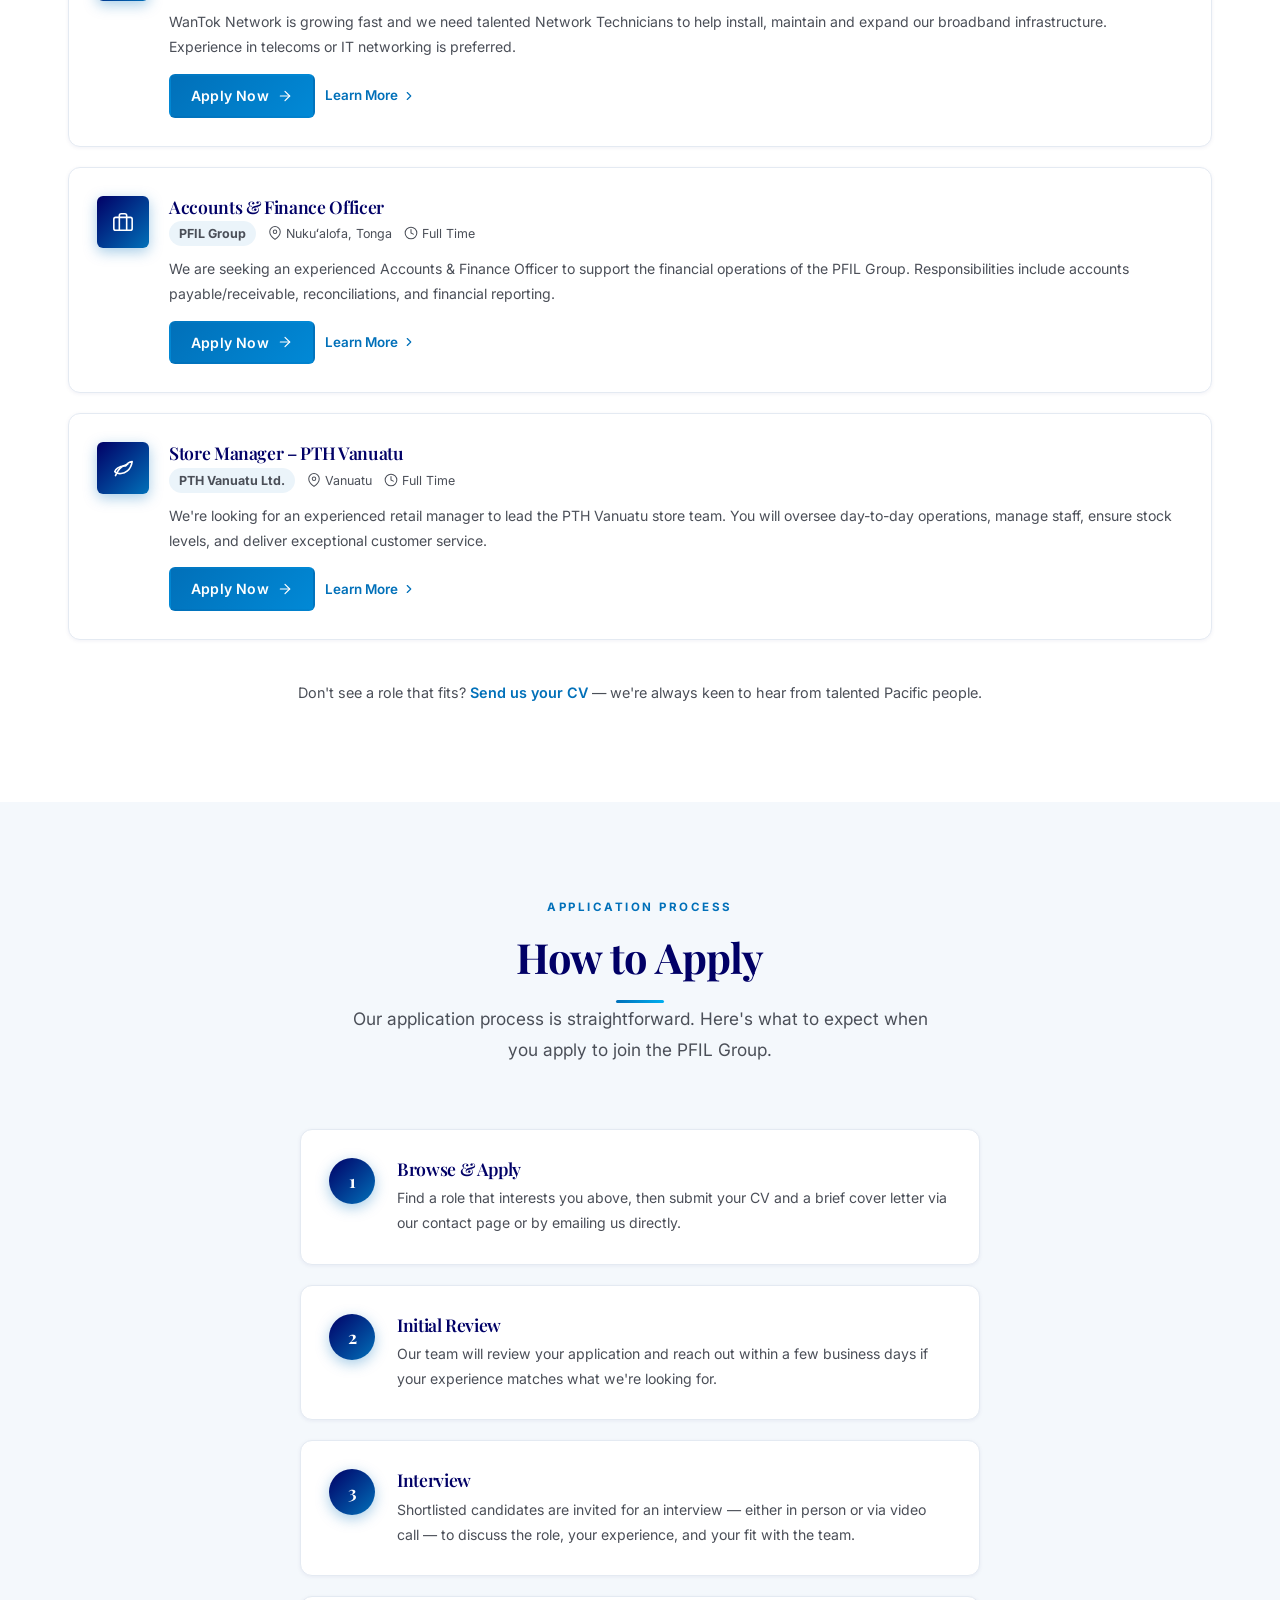
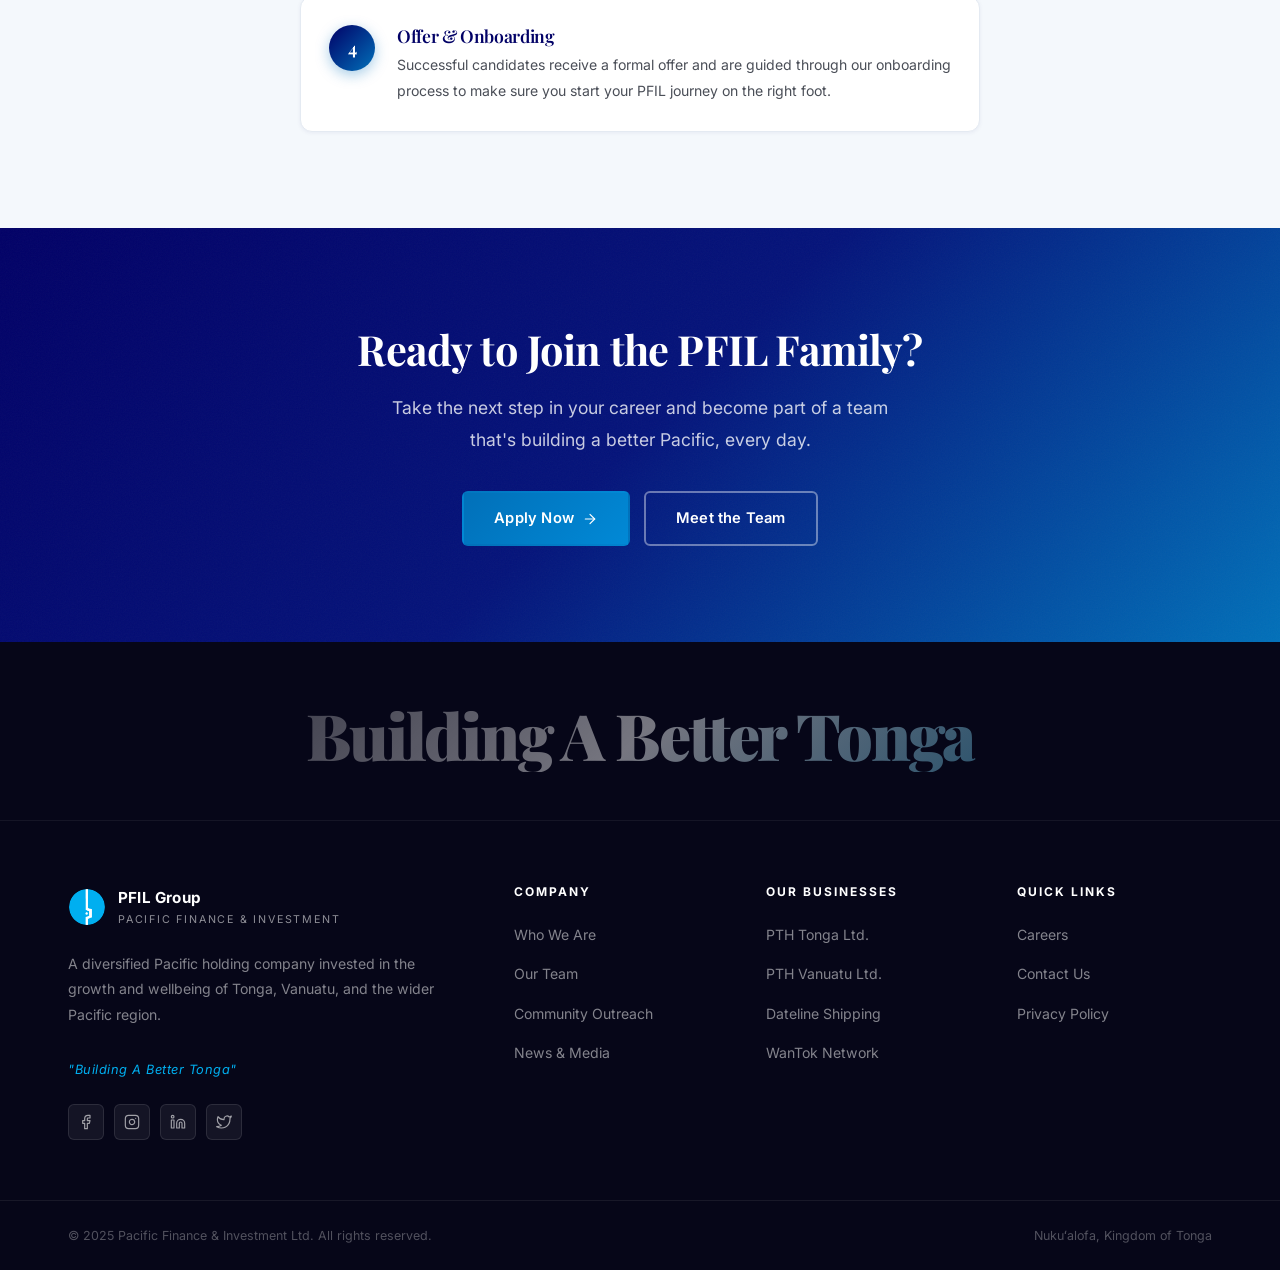
==== commit ddfb6398: "Add real images across all pages and update content sections - careers: replace workplace image with" ====
--- a/careers.html
+++ b/careers.html
@@ -59,8 +59,9 @@
     <div class="container">
       <div class="split">
         <div class="split-img" data-reveal="left">
-          <img src="images/PTH-Director-Message.jpg" alt="Working at PFIL Group" onerror="this.style.background='linear-gradient(135deg,#010066,#0170b9)';this.style.height='460px';this.alt='';">
+          <img src="images/pfil-join-us.jpg" alt="PFIL Group team" onerror="this.style.background='linear-gradient(135deg,#010066,#0170b9)';this.style.height='460px';this.alt='';">
           <div class="split-img-badge">Our Workplace</div>
+          <img src="images/PTH-Director-Message.jpg" alt="Working at PFIL Group" style="margin-top:16px;border-radius:16px;width:100%;height:180px;object-fit:cover;display:block;" onerror="this.style.display='none'">
         </div>
         <div class="split-text" data-reveal="right">
           <span class="eyebrow">Where You'll Work</span>
